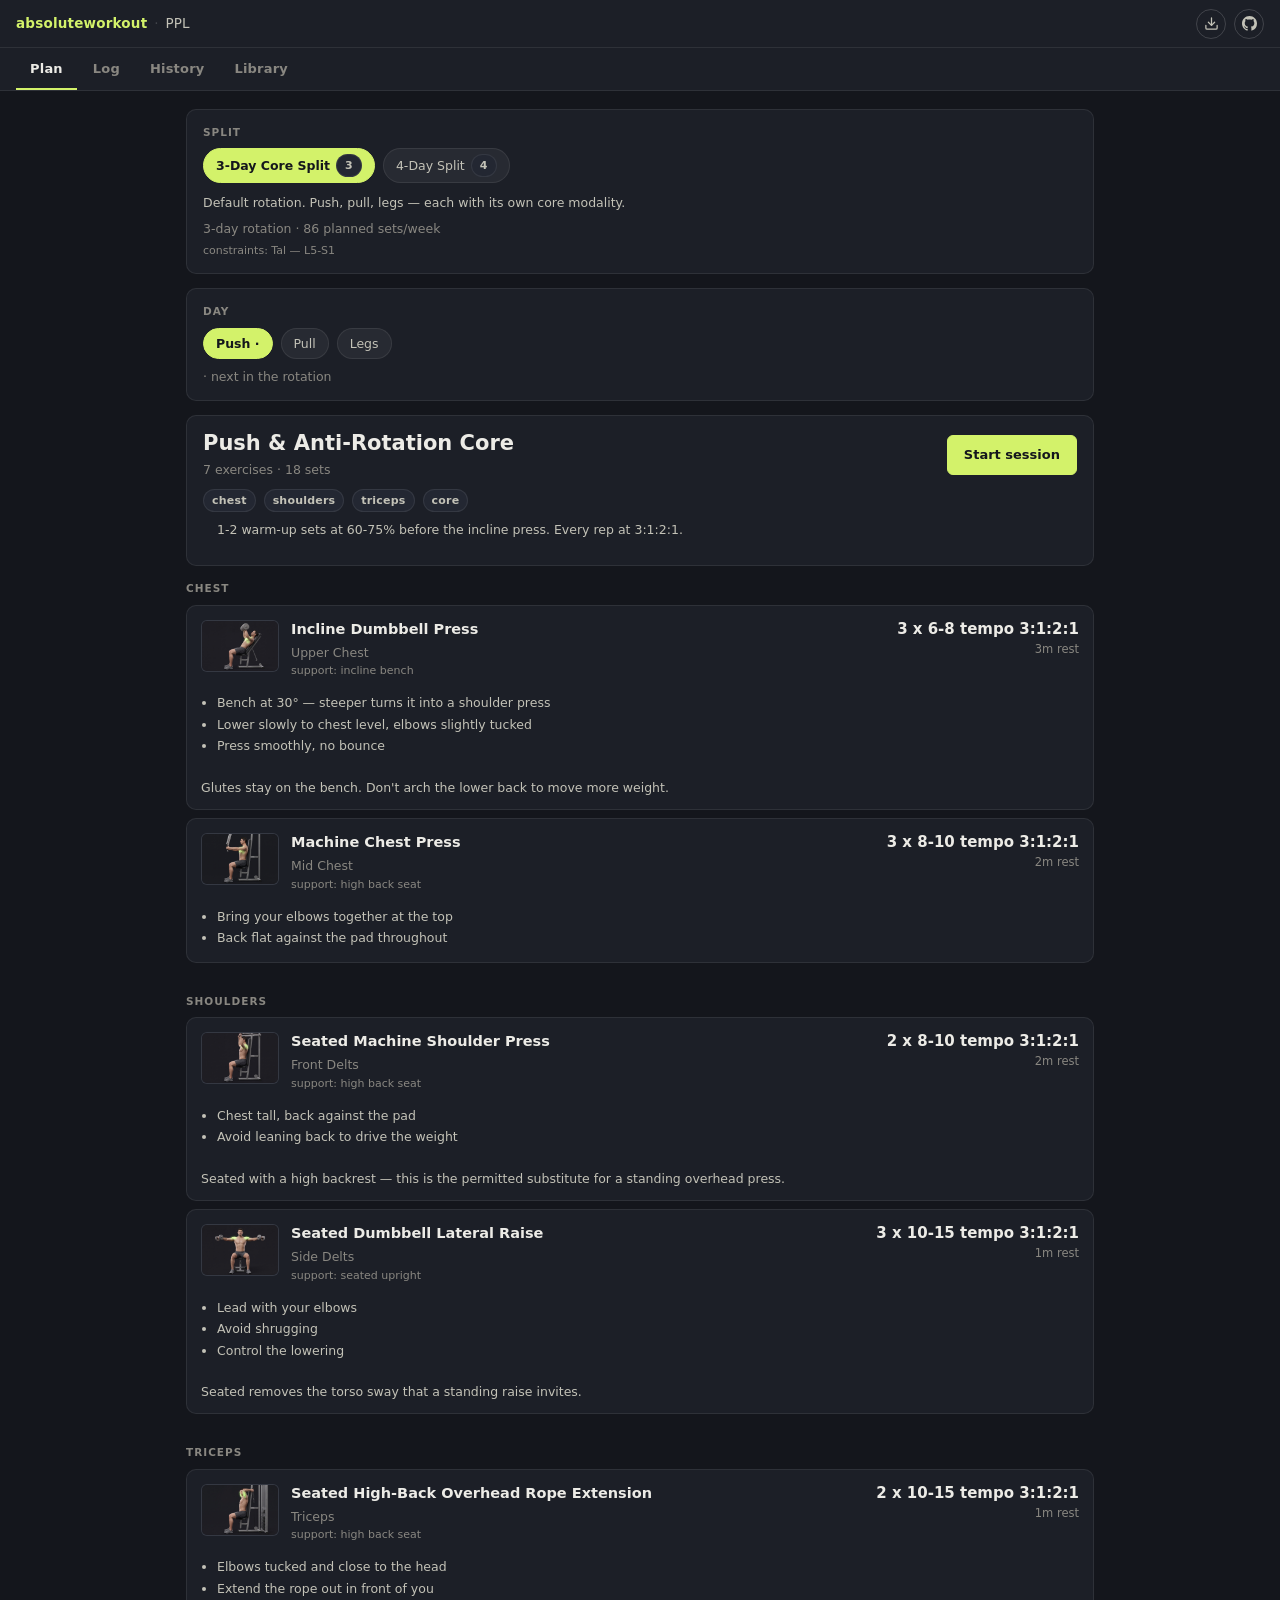
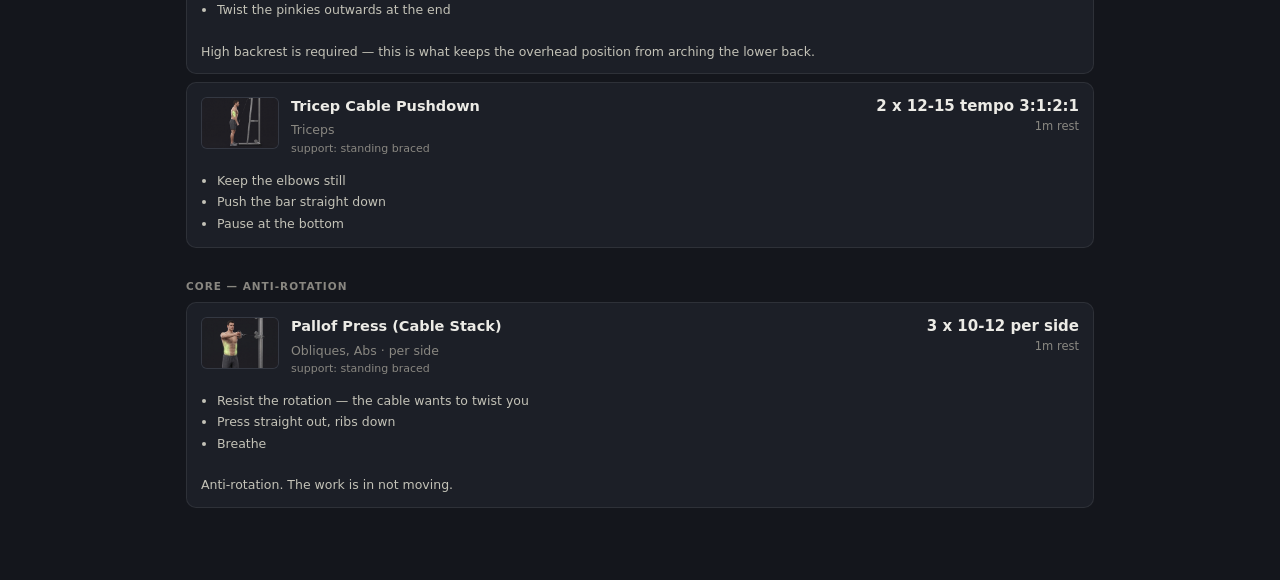
==== index.html @ 35232322 "Fix set-logging data loss, Sunday week start, and add in-session exercise detail Bugs found from rea" ====
<!DOCTYPE html>
<html lang="en">
<head>
<meta charset="UTF-8">
<title>absoluteworkout — Push / Pull / Legs planner and tracker</title>
<meta name="viewport" content="width=device-width, initial-scale=1, viewport-fit=cover">
<meta name="color-scheme" content="dark">
<meta name="theme-color" content="#14161c">

<!-- Not for discovery. The repo is public only because Pages needs it to be;
     robots.txt allows crawling purely so this directive gets read. -->
<meta name="robots" content="noindex, nofollow">


<link rel="icon" href="data:image/svg+xml,<svg xmlns=%22http://www.w3.org/2000/svg%22 viewBox=%220 0 100 100%22><text y=%22.9em%22 font-size=%2290%22>🏋️</text></svg>">
<link rel="stylesheet" href="app.css">
</head>
<body>

<noscript>
  <article style="max-width:560px;margin:48px auto;padding:24px 28px;background:#1c1f27;border-radius:10px;color:#ecebe6;font-family:system-ui,sans-serif;line-height:1.6;">
    <h1 style="font-size:22px;margin:0 0 10px;">🏋️ absoluteworkout</h1>
    <p style="color:#d3f26a;margin:0;"><strong>This app needs JavaScript.</strong> Please enable it in your browser.</p>
  </article>
</noscript>

<header class="appbar">
  <div class="wordmark">
    <span class="mark">absoluteworkout</span>
    <span class="sep">·</span>
    <span class="tag">PPL</span>
  </div>
  <div class="appbar-actions">
    <button class="icon-btn" id="backup-btn" type="button" title="Export or import your log" aria-label="Export or import your log">
      <svg viewBox="0 0 24 24" fill="none" stroke="currentColor" stroke-width="2" stroke-linecap="round" stroke-linejoin="round" aria-hidden="true"><path d="M21 15v4a2 2 0 0 1-2 2H5a2 2 0 0 1-2-2v-4"/><polyline points="7 10 12 15 17 10"/><line x1="12" y1="15" x2="12" y2="3"/></svg>
    </button>
    <a class="icon-link" href="https://github.com/AbsolutelyTotal/absoluteworkout" target="_blank" rel="noopener" title="View source on GitHub" aria-label="View source on GitHub">
      <svg viewBox="0 0 16 16" fill="currentColor" aria-hidden="true"><path d="M8 0C3.58 0 0 3.58 0 8c0 3.54 2.29 6.53 5.47 7.59.4.07.55-.17.55-.38 0-.19-.01-.82-.01-1.49-2.01.37-2.53-.49-2.69-.94-.09-.23-.48-.94-.82-1.13-.28-.15-.68-.52-.01-.53.63-.01 1.08.58 1.23.82.72 1.21 1.87.87 2.33.66.07-.52.28-.87.51-1.07-1.78-.2-3.64-.89-3.64-3.95 0-.87.31-1.59.82-2.15-.08-.2-.36-1.02.08-2.12 0 0 .67-.21 2.2.82.64-.18 1.32-.27 2-.27.68 0 1.36.09 2 .27 1.53-1.04 2.2-.82 2.2-.82.44 1.1.16 1.92.08 2.12.51.56.82 1.27.82 2.15 0 3.07-1.87 3.75-3.65 3.95.29.25.54.73.54 1.48 0 1.07-.01 1.93-.01 2.2 0 .21.15.46.55.38A8.01 8.01 0 0016 8c0-4.42-3.58-8-8-8z"/></svg>
    </a>
  </div>
</header>

<nav class="tabs" id="tabs" role="tablist"></nav>

<main>
  <div id="banner"></div>
  <div id="view" class="view" role="tabpanel"></div>
</main>

<dialog id="backup-dialog">
  <h3>Export / import log</h3>
  <p>
    Your log lives in this browser's local storage only — clearing site data wipes it.
    Download a copy to keep it, or paste a previous export below to merge it back in.
  </p>
  <textarea spellcheck="false" aria-label="Log JSON"></textarea>
  <div class="dialog-actions">
    <button class="btn" data-action="close" type="button">Close</button>
    <button class="btn" data-action="import" type="button">Import (merge)</button>
    <button class="btn primary" data-action="download" type="button">Download</button>
  </div>
</dialog>

<dialog id="photo-dialog">
  <figure style="margin:0">
    <img alt="">
    <figcaption>
      <span data-role="name"></span>
      <span class="src">tap outside to close</span>
    </figcaption>
  </figure>
</dialog>

<dialog id="picker-dialog">
  <div class="picker-head">
    <h3 data-role="title">Pick an exercise</h3>
    <button class="tool-btn" type="button" data-action="picker-close" aria-label="Close">×</button>
  </div>
  <div data-role="body"></div>
</dialog>

<dialog id="exercise-dialog">
  <div data-role="body"></div>
</dialog>

<script type="module" src="src/main.js"></script>
</body>
</html>
---- app.css ----
/* absoluteworkout — dark-only. Structural tokens follow terroir; the viz tokens
   are the validated set (see README § Charts before changing any --series-*). */

:root {
  --bg: #14161c;
  --surface: #1c1f27;
  --surface-2: #232732;
  --surface-3: #2b3040;

  --text: #ecebe6;
  --text-2: #c3c2b7;
  --muted: #898781;

  --line: rgba(255, 255, 255, 0.08);
  --line-strong: rgba(255, 255, 255, 0.16);

  /* Brand accent — UI chrome only. Deliberately never used as a data colour,
     so it can't be mistaken for a series or a status. */
  --accent: #d3f26a;
  --accent-ink: #14161c;

  /* Data layer. Single hue: magnitude is read from bar length, not colour. */
  --series-1: #3987e5;
  --grid: #2c2f38;
  --baseline: #383c46;
  --band: rgba(57, 135, 229, 0.10);   /* weekly target range */

  /* Ordinal ramp, dark→light for increasing magnitude on a dark surface.
     Validated on --surface: monotone L, all ΔL gaps >= 0.06, single hue. */
  --ramp-1: #184f95;
  --ramp-2: #256abf;
  --ramp-3: #3987e5;
  --ramp-4: #86b6ef;
  --ramp-0: #232732;                  /* zero — recedes into the surface */

  /* Status. Ships with an icon + label, never colour alone: good vs critical
     is ΔE 4.1 under deuteranopia. */
  --good: #0ca30c;
  --warning: #fab219;
  --critical: #d03b3b;

  --radius: 10px;
  --radius-sm: 6px;
}

*, *::before, *::after { box-sizing: border-box; }

html { -webkit-text-size-adjust: 100%; }

body {
  margin: 0;
  min-height: 100vh;
  font-family: system-ui, -apple-system, "Segoe UI", sans-serif;
  font-size: 14px;
  line-height: 1.55;
  color: var(--text);
  background: var(--bg);
  -webkit-font-smoothing: antialiased;
  -moz-osx-font-smoothing: grayscale;
}

h1, h2, h3, h4 { margin: 0; font-weight: 600; line-height: 1.25; }

button { font: inherit; color: inherit; }

a { color: var(--accent); }

/* ---------- App bar ---------- */

header.appbar {
  position: sticky;
  top: 0;
  z-index: 50;
  display: flex;
  align-items: center;
  justify-content: space-between;
  gap: 16px;
  height: 48px;
  padding: 0 16px;
  background: var(--surface);
  border-bottom: 1px solid var(--line);
}

.wordmark {
  display: flex;
  align-items: baseline;
  gap: 7px;
  font-size: 13.5px;
}
.wordmark .mark { font-weight: 700; color: var(--accent); letter-spacing: 0.2px; }
.wordmark .sep { color: var(--line-strong); }
.wordmark .tag { color: var(--text-2); font-weight: 500; }

.appbar-actions { display: flex; align-items: center; gap: 8px; }

.icon-link, .icon-btn {
  display: inline-flex;
  align-items: center;
  justify-content: center;
  width: 30px;
  height: 30px;
  border-radius: 999px;
  border: 1px solid var(--line-strong);
  background: transparent;
  color: var(--text-2);
  text-decoration: none;
  cursor: pointer;
  transition: background 0.15s, border-color 0.15s, color 0.15s;
}
.icon-link:hover, .icon-btn:hover {
  background: rgba(255, 255, 255, 0.07);
  border-color: var(--line-strong);
  color: var(--text);
}
.icon-link svg, .icon-btn svg { width: 15px; height: 15px; display: block; }

/* ---------- Tabs ---------- */

nav.tabs {
  position: sticky;
  top: 48px;
  z-index: 40;
  display: flex;
  gap: 2px;
  padding: 0 16px;
  background: var(--surface);
  border-bottom: 1px solid var(--line);
  overflow-x: auto;
  scrollbar-width: none;
}
nav.tabs::-webkit-scrollbar { display: none; }

nav.tabs button {
  flex: 0 0 auto;
  padding: 11px 14px 9px;
  background: none;
  border: none;
  border-bottom: 2px solid transparent;
  color: var(--muted);
  font-size: 13px;
  font-weight: 600;
  letter-spacing: 0.2px;
  cursor: pointer;
  transition: color 0.15s, border-color 0.15s;
}
nav.tabs button:hover { color: var(--text-2); }
nav.tabs button[aria-selected="true"] { color: var(--text); border-bottom-color: var(--accent); }

/* ---------- Layout ---------- */

main {
  max-width: 940px;
  margin: 0 auto;
  padding: 18px 16px 72px;
}

.view[hidden] { display: none; }

.stack { display: flex; flex-direction: column; gap: 14px; }
.row { display: flex; align-items: center; gap: 8px; flex-wrap: wrap; }
.spread { display: flex; align-items: center; justify-content: space-between; gap: 12px; }

.section-label {
  font-size: 10.5px;
  font-weight: 700;
  text-transform: uppercase;
  letter-spacing: 1px;
  color: var(--muted);
}

.card {
  background: var(--surface);
  border: 1px solid var(--line);
  border-radius: var(--radius);
  padding: 14px 16px;
}

.empty {
  padding: 40px 20px;
  text-align: center;
  color: var(--muted);
  background: var(--surface);
  border: 1px dashed var(--line-strong);
  border-radius: var(--radius);
}
.empty .hint { margin-top: 8px; font-size: 12.5px; }

/* ---------- Chips ---------- */

.chip {
  display: inline-flex;
  align-items: center;
  gap: 6px;
  padding: 5px 12px;
  border-radius: 999px;
  border: 1px solid var(--line);
  background: rgba(255, 255, 255, 0.05);
  color: var(--text-2);
  font-size: 12.5px;
  font-weight: 500;
  cursor: pointer;
  transition: background 0.15s, color 0.15s, border-color 0.15s;
}
.chip:hover { background: rgba(255, 255, 255, 0.09); color: var(--text); }
.chip[aria-pressed="true"] {
  background: var(--accent);
  border-color: var(--accent);
  color: var(--accent-ink);
  font-weight: 600;
}

.badge {
  display: inline-flex;
  align-items: center;
  padding: 2px 8px;
  border-radius: 999px;
  background: var(--surface-2);
  border: 1px solid var(--line);
  color: var(--text-2);
  font-size: 11px;
  font-weight: 600;
  letter-spacing: 0.2px;
  white-space: nowrap;
}

/* ---------- Buttons ---------- */

.btn {
  display: inline-flex;
  align-items: center;
  justify-content: center;
  gap: 7px;
  padding: 9px 16px;
  border-radius: var(--radius-sm);
  border: 1px solid var(--line-strong);
  background: var(--surface-2);
  color: var(--text);
  font-size: 13px;
  font-weight: 600;
  cursor: pointer;
  transition: background 0.15s, border-color 0.15s, opacity 0.15s;
}
.btn:hover { background: var(--surface-3); }
.btn:disabled { opacity: 0.45; cursor: not-allowed; }
.btn.primary {
  background: var(--accent);
  border-color: var(--accent);
  color: var(--accent-ink);
}
.btn.primary:hover { filter: brightness(1.07); }
.btn.danger { color: #f0a3a3; border-color: rgba(208, 59, 59, 0.45); }
.btn.danger:hover { background: rgba(208, 59, 59, 0.14); }
.btn.sm { padding: 6px 11px; font-size: 12px; }

/* ---------- Icons: machines + muscle map ---------- */

.icon-eq {
  width: 26px;
  height: 26px;
  flex: 0 0 auto;
  color: var(--text-2);
}

.ex-icons {
  display: flex;
  align-items: center;
  gap: 8px;
  flex: 0 0 auto;
  padding-top: 2px;
}

.icon-eq-box {
  display: inline-flex;
  align-items: center;
  justify-content: center;
  width: 38px;
  height: 38px;
  border-radius: var(--radius-sm);
  background: var(--surface-2);
  border: 1px solid var(--line);
  overflow: hidden;
}

/* Real photo, when data/exercises.json supplies `image`. Sized to the source
   3:2 aspect so there's no crop — a gym photo squeezed into a 38px square is an
   unrecognisable patch, which defeats the point. */
.ex-photo {
  flex: 0 0 auto;
  width: 78px;
  height: 52px;
  padding: 0;
  border: 1px solid var(--line);
  border-radius: var(--radius-sm);
  background: var(--surface-2);
  overflow: hidden;
  cursor: zoom-in;
  transition: border-color 0.15s;
}
.ex-photo:hover { border-color: var(--accent); }
.ex-photo img { width: 100%; height: 100%; object-fit: cover; display: block; }

/* Lightbox */
#photo-dialog { width: min(760px, calc(100vw - 24px)); padding: 0; border: none; background: transparent; }
#photo-dialog img { width: 100%; height: auto; display: block; border-radius: var(--radius); }
/* Stacked, on its own opaque strip. Side-by-side spans collided at 375px and
   the transparent dialog let the page behind bleed through the text. */
#photo-dialog figcaption {
  display: flex;
  flex-direction: column;
  gap: 2px;
  margin-top: 8px;
  padding: 8px 12px;
  border-radius: var(--radius-sm);
  background: var(--surface);
  border: 1px solid var(--line);
  font-size: 13px;
  font-weight: 600;
  color: var(--text);
}
#photo-dialog .src { font-size: 11px; font-weight: 400; color: var(--muted); }

.demo-link {
  display: inline-flex;
  align-items: center;
  gap: 4px;
  font-size: 11.5px;
  font-weight: 600;
  color: var(--accent);
  text-decoration: none;
}
.demo-link:hover { text-decoration: underline; }

/* Body map. Outline recedes; the highlighted region is the whole point. */
.bodymap { display: block; }
.bodymap .bm-outline {
  fill: var(--surface-3);
  stroke: var(--line-strong);
  stroke-width: 1;
}
.bodymap .r-on { fill: var(--accent); }
.bodymap .r-sec { fill: var(--accent); opacity: 0.35; }

.bodymap-pair { display: inline-flex; gap: 6px; align-items: flex-start; }

.bodymap-box {
  display: inline-flex;
  align-items: center;
  justify-content: center;
  gap: 6px;
  padding: 6px 8px;
  border-radius: var(--radius-sm);
  background: var(--surface-2);
  border: 1px solid var(--line);
}

.map-legend {
  display: flex;
  gap: 14px;
  margin-top: 8px;
  font-size: 11.5px;
  color: var(--muted);
}
.map-legend span { display: inline-flex; align-items: center; gap: 5px; }
.map-legend i {
  width: 10px; height: 10px; border-radius: 2px;
  background: var(--accent); display: inline-block;
}
.map-legend i.sec { opacity: 0.35; }

/* ---------- Safety callouts ---------- */

.limit {
  display: inline-flex;
  align-items: center;
  gap: 6px;
  margin: 8px 14px 0;
  padding: 4px 10px;
  border-radius: 999px;
  background: rgba(250, 178, 25, 0.12);
  border: 1px solid rgba(250, 178, 25, 0.45);
  color: #f3d18a;
  font-size: 11.5px;
  font-weight: 600;
}

.support-tag {
  font-size: 11px;
  color: var(--muted);
}

/* ---------- Exercise / prescription rows ---------- */

.block + .block { margin-top: 16px; }
.block-name {
  margin-bottom: 8px;
  font-size: 10.5px;
  font-weight: 700;
  text-transform: uppercase;
  letter-spacing: 1px;
  color: var(--muted);
}

.ex {
  border: 1px solid var(--line);
  border-radius: var(--radius);
  background: var(--surface);
  overflow: hidden;
}
.ex + .ex { margin-top: 8px; }

.ex-head {
  display: flex;
  align-items: flex-start;
  justify-content: space-between;
  gap: 12px;
  padding: 12px 14px;
}
.ex-name { font-size: 14.5px; font-weight: 600; }
.ex-sub { margin-top: 3px; font-size: 12.5px; color: var(--muted); }
.ex-pres {
  flex: 0 0 auto;
  text-align: right;
  font-variant-numeric: tabular-nums;
}
.ex-pres .sets { font-size: 15px; font-weight: 700; }
.ex-pres .rest { font-size: 11.5px; color: var(--muted); }

.cues {
  margin: 0;
  padding: 0 14px 12px 30px;
  color: var(--text-2);
  font-size: 12.5px;
}
.cues li { margin: 2px 0; }

.note {
  padding: 8px 14px 12px;
  font-size: 12.5px;
  color: var(--text-2);
}
.note.progression { color: var(--accent); }

/* ---------- Set logger ---------- */

.sets-grid {
  display: grid;
  grid-template-columns: 26px 1fr 1fr 42px;
  gap: 6px;
  align-items: center;
  padding: 0 14px 12px;
}
.sets-grid .col-label {
  font-size: 10px;
  font-weight: 700;
  text-transform: uppercase;
  letter-spacing: 0.8px;
  color: var(--muted);
}
.sets-grid .idx {
  font-size: 12px;
  font-weight: 700;
  color: var(--muted);
  text-align: center;
  font-variant-numeric: tabular-nums;
}
.sets-grid input {
  width: 100%;
  padding: 8px 10px;
  border-radius: var(--radius-sm);
  border: 1px solid var(--line-strong);
  background: var(--bg);
  color: var(--text);
  font: inherit;
  font-variant-numeric: tabular-nums;
  text-align: center;
}
.sets-grid input:focus {
  outline: 2px solid var(--series-1);
  outline-offset: -1px;
  border-color: transparent;
}
.sets-grid input::placeholder { color: var(--muted); }

.set-done {
  display: inline-flex;
  align-items: center;
  justify-content: center;
  width: 34px;
  height: 34px;
  border-radius: var(--radius-sm);
  border: 1px solid var(--line-strong);
  background: var(--surface-2);
  color: var(--muted);
  cursor: pointer;
  transition: background 0.15s, color 0.15s, border-color 0.15s;
}
.set-done:hover { background: var(--surface-3); color: var(--text-2); }
.set-done[aria-pressed="true"] {
  background: rgba(12, 163, 12, 0.16);
  border-color: var(--good);
  color: #6ee06e;
}
.set-done svg { width: 15px; height: 15px; }

/* A logged set recedes — the eye should land on what's still to do. */
.sets-grid input.logged {
  opacity: 0.6;
  border-color: rgba(12, 163, 12, 0.35);
}

/* ---------- Stat tiles ---------- */

.tiles {
  display: grid;
  grid-template-columns: repeat(auto-fit, minmax(140px, 1fr));
  gap: 10px;
}
.tile {
  padding: 13px 15px;
  background: var(--surface);
  border: 1px solid var(--line);
  border-radius: var(--radius);
}
.tile .label {
  font-size: 10.5px;
  font-weight: 700;
  text-transform: uppercase;
  letter-spacing: 0.9px;
  color: var(--muted);
}
.tile .value {
  margin-top: 5px;
  font-size: 26px;
  font-weight: 700;
  line-height: 1.1;
  color: var(--text);
}
.tile .unit { font-size: 13px; font-weight: 600; color: var(--text-2); margin-left: 3px; }
.tile .sub { margin-top: 3px; font-size: 12px; color: var(--muted); }

/* ---------- Volume bars ---------- */

.vol-row {
  display: grid;
  grid-template-columns: 104px 1fr 96px;
  align-items: center;
  gap: 10px;
  padding: 5px 0;
}
.vol-name { font-size: 12.5px; color: var(--text-2); }

.vol-track {
  position: relative;
  height: 16px;
  background: var(--surface-2);
  border-radius: 3px;
  overflow: hidden;
}
/* Target range drawn behind the bar — state is read from position against the
   band plus the text label, never from bar colour. */
.vol-band {
  position: absolute;
  top: 0;
  bottom: 0;
  background: var(--band);
  border-left: 1px solid rgba(57, 135, 229, 0.5);
  border-right: 1px solid rgba(57, 135, 229, 0.5);
}
.vol-bar {
  position: relative;
  height: 100%;
  background: var(--series-1);
  border-radius: 0 4px 4px 0;
  min-width: 2px;
}
.vol-meta {
  display: flex;
  align-items: center;
  gap: 5px;
  font-size: 12px;
  color: var(--muted);
  font-variant-numeric: tabular-nums;
  white-space: nowrap;
}
.vol-meta .sets { font-weight: 700; color: var(--text-2); }
.vol-meta .state { font-size: 11px; }

/* ---------- Weekly trend ---------- */

.trend {
  display: flex;
  align-items: flex-end;
  gap: 3px;
  height: 96px;
  padding-top: 6px;
  border-bottom: 1px solid var(--baseline);
}
.trend-col {
  flex: 1 1 0;
  min-width: 0;
  display: flex;
  flex-direction: column;
  justify-content: flex-end;
  height: 100%;
  cursor: default;
}
.trend-bar {
  background: var(--series-1);
  border-radius: 4px 4px 0 0;
  min-height: 2px;
  transition: filter 0.12s;
}
.trend-col:hover .trend-bar { filter: brightness(1.25); }
.trend-bar.zero { background: var(--surface-2); }
.trend-axis {
  display: flex;
  gap: 3px;
  margin-top: 5px;
}
.trend-axis span {
  flex: 1 1 0;
  min-width: 0;
  font-size: 9.5px;
  color: var(--muted);
  text-align: center;
  overflow: hidden;
  white-space: nowrap;
}

/* ---------- Table ---------- */

table.data {
  width: 100%;
  border-collapse: collapse;
  font-size: 13px;
}
table.data th {
  text-align: left;
  padding: 7px 8px;
  font-size: 10.5px;
  font-weight: 700;
  text-transform: uppercase;
  letter-spacing: 0.8px;
  color: var(--muted);
  border-bottom: 1px solid var(--line-strong);
}
table.data td {
  padding: 8px;
  border-bottom: 1px solid var(--line);
  color: var(--text-2);
  font-variant-numeric: tabular-nums;
}
table.data td.name { color: var(--text); font-variant-numeric: normal; }
table.data tr:last-child td { border-bottom: none; }

/* ---------- Library cross-reference ---------- */

.lib-grid { display: grid; grid-template-columns: 1fr; gap: 14px; }
@media (min-width: 720px) {
  .lib-grid { grid-template-columns: 1fr 1fr; }
}

.lib-list { display: flex; flex-direction: column; gap: 4px; }
.lib-item {
  display: flex;
  align-items: center;
  justify-content: space-between;
  gap: 10px;
  width: 100%;
  padding: 8px 11px;
  border-radius: var(--radius-sm);
  border: 1px solid transparent;
  background: var(--surface-2);
  text-align: left;
  cursor: pointer;
  transition: background 0.15s, border-color 0.15s;
}
.lib-item:hover { background: var(--surface-3); }
.lib-item[aria-pressed="true"] { border-color: var(--accent); background: var(--surface-3); }
.lib-item .n { font-size: 13px; color: var(--text); }
.lib-item .m { font-size: 11.5px; color: var(--muted); }

/* ---------- Banner ---------- */

.banner {
  display: flex;
  align-items: flex-start;
  gap: 10px;
  padding: 11px 14px;
  border-radius: var(--radius);
  font-size: 12.5px;
  border: 1px solid;
}
.banner.warn {
  background: rgba(250, 178, 25, 0.10);
  border-color: rgba(250, 178, 25, 0.4);
  color: #f3d18a;
}
.banner.info {
  background: rgba(57, 135, 229, 0.10);
  border-color: rgba(57, 135, 229, 0.4);
  color: #b7d3f6;
}
.banner .icon { flex: 0 0 auto; font-weight: 700; }
.banner ul { margin: 6px 0 0; padding-left: 18px; }

/* ---------- Dialog ---------- */

dialog {
  width: min(460px, calc(100vw - 32px));
  padding: 20px 22px;
  border: 1px solid var(--line-strong);
  border-radius: var(--radius);
  background: var(--surface);
  color: var(--text);
}
dialog::backdrop { background: rgba(0, 0, 0, 0.6); backdrop-filter: blur(2px); }
dialog h3 { margin-bottom: 6px; font-size: 15px; }
dialog p { margin: 0 0 14px; font-size: 13px; color: var(--text-2); }
dialog textarea {
  width: 100%;
  min-height: 120px;
  padding: 10px;
  border-radius: var(--radius-sm);
  border: 1px solid var(--line-strong);
  background: var(--bg);
  color: var(--text);
  font-family: ui-monospace, SFMono-Regular, Menlo, monospace;
  font-size: 12px;
  resize: vertical;
}
dialog .dialog-actions { display: flex; justify-content: flex-end; gap: 8px; margin-top: 14px; }

/* ---------- Sticky session footer ---------- */

.session-footer {
  position: fixed;
  bottom: 0;
  left: 0;
  right: 0;
  z-index: 45;
  display: flex;
  align-items: center;
  justify-content: space-between;
  gap: 12px;
  padding: 10px 16px;
  background: var(--surface);
  border-top: 1px solid var(--line-strong);
}
.session-footer .progress { font-size: 12.5px; color: var(--text-2); font-variant-numeric: tabular-nums; }

@media (max-width: 520px) {
  .vol-row { grid-template-columns: 84px 1fr 78px; }
  .tile .value { font-size: 22px; }
  main { padding: 14px 12px 76px; }
}

@media (prefers-reduced-motion: reduce) {
  * { transition: none !important; animation: none !important; }
}

/* Non-interactive variant, for use inside a <button> (Library list rows). */
.ex-photo.static { display: inline-flex; width: 56px; height: 38px; cursor: default; }
.ex-photo.static:hover { border-color: var(--line); }

/* ---------- Form fields ---------- */

/* 16px is not a style choice: iOS Safari auto-zooms the whole page when you
   focus an input under 16px. In a session you tap ~19 of these, so a 14px field
   means 19 involuntary zooms. Applies to every text-entry field in the app. */
.field,
.sets-grid input {
  width: 100%;
  padding: 9px 11px;
  border-radius: var(--radius-sm);
  border: 1px solid var(--line-strong);
  background: var(--bg);
  color: var(--text);
  font-family: inherit;
  font-size: 16px;
}
.field::placeholder { color: var(--muted); }

.swap-select {
  max-width: 130px;
  padding: 6px 8px;
  border-radius: var(--radius-sm);
  border: 1px solid var(--line-strong);
  background: var(--surface-2);
  color: var(--text-2);
  font-family: inherit;
  font-size: 16px;               /* same iOS zoom rule applies to <select> */
}

/* ---------- Safe area (viewport-fit=cover is set, so we must opt in) ---------- */

header.appbar,
nav.tabs {
  padding-left: max(16px, env(safe-area-inset-left));
  padding-right: max(16px, env(safe-area-inset-right));
}
main {
  padding-left: max(16px, env(safe-area-inset-left));
  padding-right: max(16px, env(safe-area-inset-right));
  padding-bottom: calc(72px + env(safe-area-inset-bottom));
}
.session-footer {
  padding-bottom: calc(10px + env(safe-area-inset-bottom));
}

/* ---------- Phones ---------- */

@media (max-width: 560px) {
  /* The exercise header is a 3-column row (icons | name | prescription). Below
     ~560px there isn't room, and the name column gets squeezed so hard it wraps
     mid-word and interleaves with the prescription — "Incline3 x 6-8 tempo".
     Stack instead: icons + name on one row, prescription on its own. */
  .ex-head { flex-wrap: wrap; }
  .ex-head > div:not(.ex-icons):not(.ex-pres) { flex: 1 1 140px; min-width: 0; }
  .ex-pres {
    flex: 1 1 100%;
    order: 3;
    display: flex;
    align-items: baseline;
    gap: 10px;
    margin-top: 2px;
    text-align: left;
  }
  .ex-pres .rest { order: 2; }
  .swap-select { order: 3; flex: 1 1 100%; max-width: none; margin-top: 8px; }

  /* The inline figure is ~17px wide at row height — it conveys nothing on a
     phone. The exercise already names its muscles in text, and the Library
     shows the map full size. */
  .ex-icons .bodymap { display: none; }

  /* Long day names ("Push & Anti-Rotation Core") shouldn't squash the button. */
  .card > .spread { flex-wrap: wrap; }
  .card > .spread > .btn { flex: 1 1 100%; }

  main { padding-top: 14px; }
  .cues { padding-left: 28px; }
}

/* ---------- Exercise tools (swap / remove) ---------- */

.ex-tools { display: inline-flex; gap: 6px; flex: 0 0 auto; }

.tool-btn {
  display: inline-flex;
  align-items: center;
  justify-content: center;
  width: 38px;
  height: 38px;
  border-radius: var(--radius-sm);
  border: 1px solid var(--line-strong);
  background: var(--surface-2);
  color: var(--text-2);
  font-size: 17px;
  line-height: 1;
  cursor: pointer;
  transition: background 0.15s, color 0.15s, border-color 0.15s;
}
.tool-btn:hover { background: var(--surface-3); color: var(--text); border-color: var(--accent); }
.tool-btn.danger { color: #f0a3a3; border-color: rgba(208, 59, 59, 0.4); }
.tool-btn.danger:hover { background: rgba(208, 59, 59, 0.14); border-color: var(--critical); }

.btn.add-exercise {
  width: 100%;
  padding: 13px;
  border-style: dashed;
  color: var(--accent);
  border-color: rgba(211, 242, 106, 0.4);
  background: transparent;
}
.btn.add-exercise:hover { background: rgba(211, 242, 106, 0.08); border-color: var(--accent); }

/* ---------- Exercise picker ---------- */

#picker-dialog {
  width: min(520px, calc(100vw - 24px));
  max-height: 82vh;
  padding: 16px 18px calc(18px + env(safe-area-inset-bottom));
}
/* The flex layout MUST be scoped to [open]. A closed <dialog> is display:none
   via the UA stylesheet, and an unconditional `display: flex` overrides that —
   which left the picker permanently rendered at the foot of every view. */
#picker-dialog[open] {
  display: flex;
  flex-direction: column;
}
.picker-head {
  display: flex;
  align-items: center;
  justify-content: space-between;
  gap: 12px;
  margin-bottom: 10px;
}
.picker-head h3 { font-size: 15px; }

.picker-filters { display: flex; flex-wrap: wrap; gap: 6px; }

#picker-dialog [data-role="body"] {
  display: flex;
  flex-direction: column;
  min-height: 0;
  overflow: hidden;
}

.picker-list {
  display: flex;
  flex-direction: column;
  gap: 6px;
  overflow-y: auto;
  -webkit-overflow-scrolling: touch;
  min-height: 0;
}

.picker-item {
  display: flex;
  align-items: center;
  gap: 10px;
  width: 100%;
  padding: 8px 10px;
  border-radius: var(--radius-sm);
  border: 1px solid var(--line);
  background: var(--surface-2);
  text-align: left;
  cursor: pointer;
  transition: background 0.15s, border-color 0.15s;
}
.picker-item:hover { background: var(--surface-3); border-color: var(--accent); }
.pi-text { display: flex; flex-direction: column; min-width: 0; }
.pi-name { font-size: 14px; color: var(--text); }
.pi-meta { font-size: 11.5px; color: var(--muted); }

/* Generated muscle art in the Library detail, replacing the schematic SVG map. */
.muscle-figure {
  display: block;
  width: 100%;
  margin-top: 12px;
  padding: 0;
  border: 1px solid var(--line);
  border-radius: var(--radius);
  background: var(--surface-2);
  overflow: hidden;
  cursor: zoom-in;
  transition: border-color 0.15s;
}
.muscle-figure:hover { border-color: var(--accent); }
.muscle-figure img { width: 100%; height: auto; display: block; }

/* ---------- Tappable stat tile ---------- */

.tile.tappable {
  text-align: left;
  cursor: pointer;
  font: inherit;
  color: inherit;
  transition: border-color 0.15s, background 0.15s;
}
.tile.tappable:hover { border-color: var(--accent); background: var(--surface-2); }
.tile .tile-more {
  margin-top: 6px;
  font-size: 10.5px;
  font-weight: 600;
  letter-spacing: 0.4px;
  color: var(--accent);
}

/* ---------- Per-set previous performance ---------- */

/* A 5th column: what this set was last time. The old single summary line above
   the grid was too easy to miss when you're looking at one row mid-set. */
.sets-grid { grid-template-columns: 26px 1fr 1fr 42px minmax(64px, auto); }
.sets-grid .col-label.prev { text-align: right; }
.prev-set {
  font-size: 11.5px;
  color: var(--muted);
  font-variant-numeric: tabular-nums;
  text-align: right;
  white-space: nowrap;
}

/* ---------- Tappable exercise name in the Log view ---------- */

.ex-name.tappable-name {
  display: inline-flex;
  align-items: center;
  gap: 7px;
  padding: 0;
  border: none;
  background: none;
  font-size: 14.5px;
  font-weight: 600;
  text-align: left;
  cursor: pointer;
}
.ex-name.tappable-name:hover { color: var(--accent); }
.info-dot {
  display: inline-flex;
  align-items: center;
  justify-content: center;
  width: 16px;
  height: 16px;
  flex: 0 0 auto;
  border-radius: 50%;
  border: 1.5px solid currentColor;
  color: var(--muted);
  font-family: Georgia, serif;
  font-style: italic;
  font-size: 10px;
  font-weight: 700;
  line-height: 1;
}
.ex-name.tappable-name:hover .info-dot { color: var(--accent); }

/* ---------- Exercise detail sheet ---------- */

#exercise-dialog {
  /* Viewport units, not `calc(100% - 24px)`: for an element in the top layer the
     percentage basis is unreliable, and it resolved to a few px here — the
     dialog shrank to the width of its close button. `min()` against vw has no
     such dependency. */
  width: min(520px, calc(100vw - 24px));
  max-height: 86vh;
  overflow-y: auto;
  padding: 16px 18px calc(18px + env(safe-area-inset-bottom));
}
.detail-photo {
  width: 100%;
  height: auto;
  display: block;
  margin-top: 12px;
  border-radius: var(--radius-sm);
  border: 1px solid var(--line);
}

@media (max-width: 560px) {
  /* Keep the last-time column, but let the inputs stay usable. */
  .sets-grid { grid-template-columns: 22px 1fr 1fr 38px minmax(56px, auto); }
}
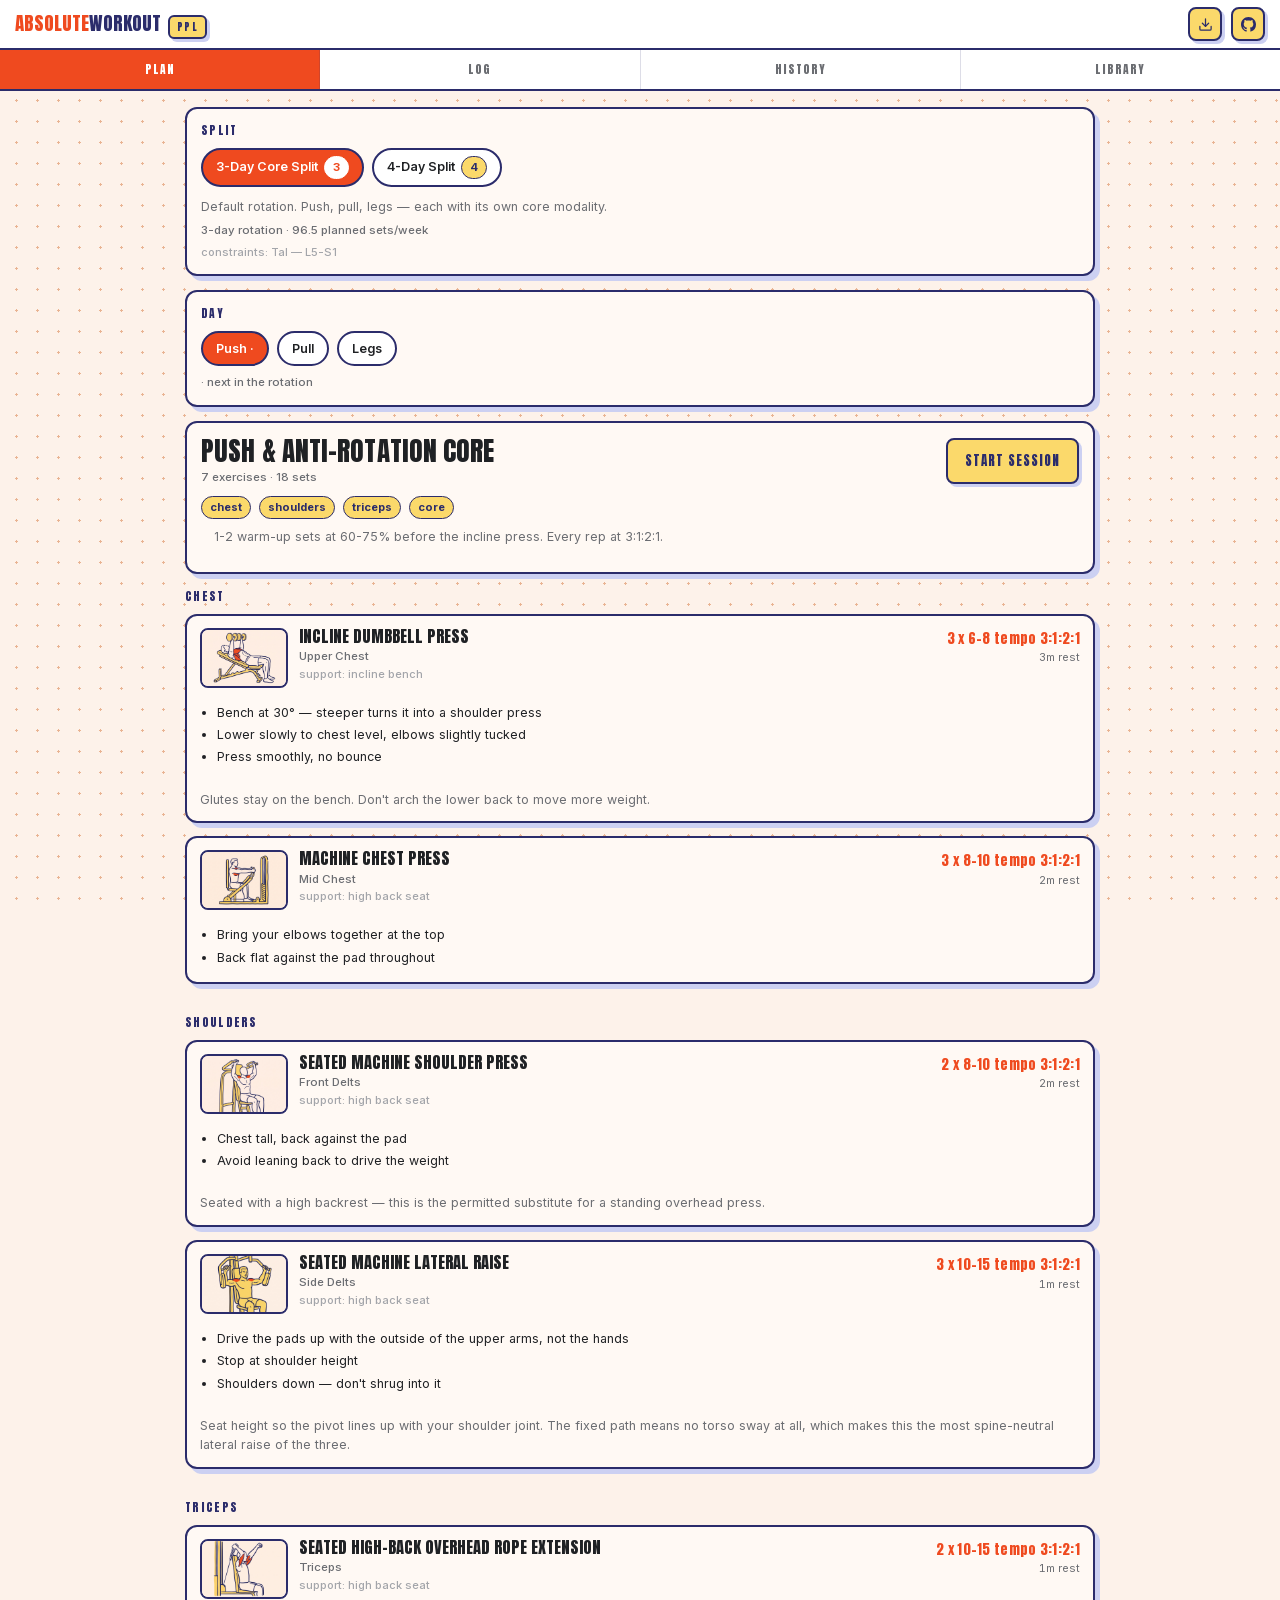
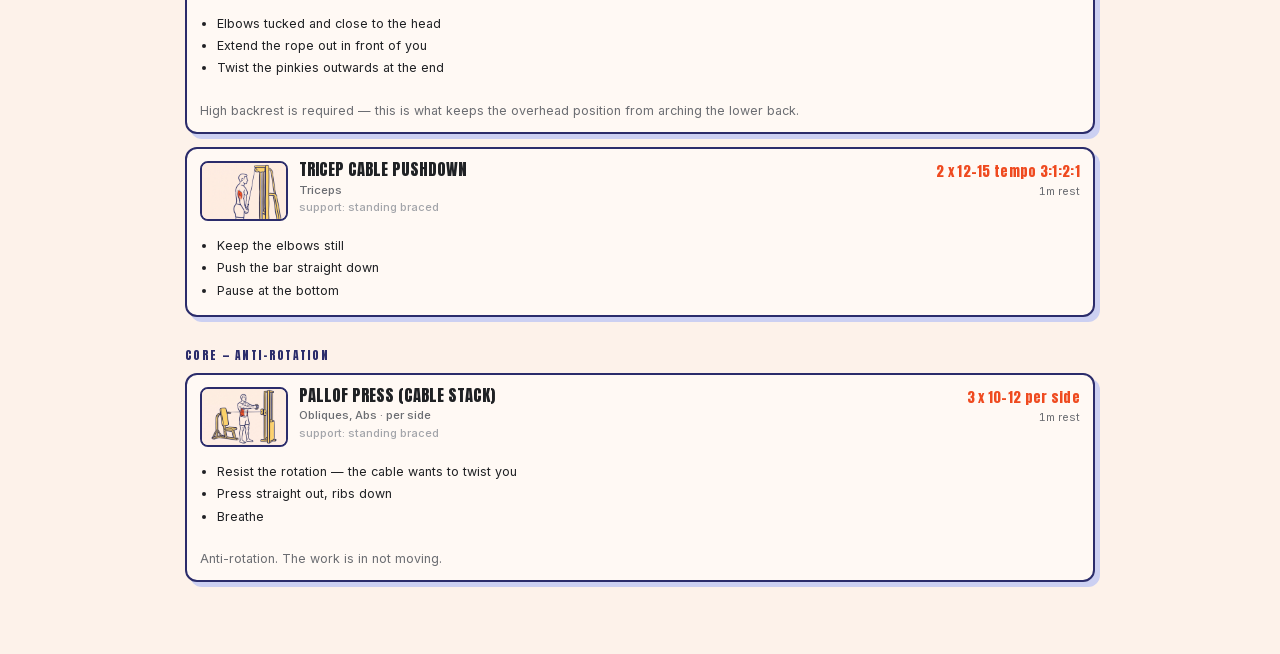
==== commit 3d1eb460: "Restyle: warm Ghibli-ish palette, self-hosted display type Replaces the dark theme with a cream grou" ====
--- a/index.html
+++ b/index.html
@@ -4,8 +4,8 @@
 <meta charset="UTF-8">
 <title>absoluteworkout — Push / Pull / Legs planner and tracker</title>
 <meta name="viewport" content="width=device-width, initial-scale=1, viewport-fit=cover">
-<meta name="color-scheme" content="dark">
-<meta name="theme-color" content="#14161c">
+<meta name="color-scheme" content="light">
+<meta name="theme-color" content="#fdf2ea">
 
 <!-- Not for discovery. The repo is public only because Pages needs it to be;
      robots.txt allows crawling purely so this directive gets read. -->
@@ -13,21 +13,22 @@
 
 
 <link rel="icon" href="data:image/svg+xml,<svg xmlns=%22http://www.w3.org/2000/svg%22 viewBox=%220 0 100 100%22><text y=%22.9em%22 font-size=%2290%22>🏋️</text></svg>">
+<link rel="preload" href="assets/fonts/anton-latin.woff2" as="font" type="font/woff2" crossorigin>
+<link rel="preload" href="assets/fonts/inter-latin.woff2" as="font" type="font/woff2" crossorigin>
 <link rel="stylesheet" href="app.css">
 </head>
 <body>
 
 <noscript>
-  <article style="max-width:560px;margin:48px auto;padding:24px 28px;background:#1c1f27;border-radius:10px;color:#ecebe6;font-family:system-ui,sans-serif;line-height:1.6;">
+  <article style="max-width:560px;margin:48px auto;padding:24px 28px;background:#fff9f4;border:2px solid #2b2c6b;border-radius:12px;color:#1f2124;font-family:system-ui,sans-serif;line-height:1.6;">
     <h1 style="font-size:22px;margin:0 0 10px;">🏋️ absoluteworkout</h1>
-    <p style="color:#d3f26a;margin:0;"><strong>This app needs JavaScript.</strong> Please enable it in your browser.</p>
+    <p style="color:#ef4a1f;margin:0;"><strong>This app needs JavaScript.</strong> Please enable it in your browser.</p>
   </article>
 </noscript>
 
 <header class="appbar">
   <div class="wordmark">
-    <span class="mark">absoluteworkout</span>
-    <span class="sep">·</span>
+    <span class="mark">absolute<b>workout</b></span>
     <span class="tag">PPL</span>
   </div>
   <div class="appbar-actions">
--- a/app.css
+++ b/app.css
@@ -1,69 +1,103 @@
-/* absoluteworkout — dark-only. Structural tokens follow terroir; the viz tokens
-   are the validated set (see README § Charts before changing any --series-*). */
+/* ===========================================================================
+   absoluteworkout — visual system
+   ---------------------------------------------------------------------------
+   Warm blush cream ground with a dot lattice, vermilion primary, butter
+   secondary, deep navy ink, and hard offset shadows with no blur. Anton
+   condensed caps for display, Inter for everything else.
+
+   Two rules worth knowing before editing:
+
+   1. VERMILION IS UI CHROME, NOT DATA. The volume chart uses --series and
+      --series-met (two steps of one blue hue) so a chart colour can never be
+      confused with an accent. Status good vs critical sit at dE 4.1 under
+      deuteranopia, so no verdict in this app is carried by colour alone — the
+      marker position and the text label say it.
+   2. INPUTS ARE 16px. Below that, iOS Safari zooms the page on focus. You tap
+      ~19 fields in a session; 14px means 19 involuntary zooms.
+   =========================================================================== */
+
+/* Self-hosted so the app makes no third-party requests and works offline.
+   Latin subsets only — 59KB for both. */
+@font-face {
+  font-family: 'Anton';
+  src: url('assets/fonts/anton-latin.woff2') format('woff2');
+  font-weight: 400;
+  font-style: normal;
+  font-display: swap;
+}
+@font-face {
+  font-family: 'InterVar';
+  src: url('assets/fonts/inter-latin.woff2') format('woff2');
+  font-weight: 100 900;
+  font-style: normal;
+  font-display: swap;
+}
 
 :root {
-  --bg: #14161c;
-  --surface: #1c1f27;
-  --surface-2: #232732;
-  --surface-3: #2b3040;
-
-  --text: #ecebe6;
-  --text-2: #c3c2b7;
-  --muted: #898781;
-
-  --line: rgba(255, 255, 255, 0.08);
-  --line-strong: rgba(255, 255, 255, 0.16);
-
-  /* Brand accent — UI chrome only. Deliberately never used as a data colour,
-     so it can't be mistaken for a series or a status. */
-  --accent: #d3f26a;
-  --accent-ink: #14161c;
-
-  /* Data layer. Single hue: magnitude is read from bar length, not colour. */
-  --series-1: #3987e5;
-  --grid: #2c2f38;
-  --baseline: #383c46;
-  --band: rgba(57, 135, 229, 0.10);   /* weekly target range */
-
-  /* Ordinal ramp, dark→light for increasing magnitude on a dark surface.
-     Validated on --surface: monotone L, all ΔL gaps >= 0.06, single hue. */
-  --ramp-1: #184f95;
-  --ramp-2: #256abf;
-  --ramp-3: #3987e5;
-  --ramp-4: #86b6ef;
-  --ramp-0: #232732;                  /* zero — recedes into the surface */
-
-  /* Status. Ships with an icon + label, never colour alone: good vs critical
-     is ΔE 4.1 under deuteranopia. */
-  --good: #0ca30c;
-  --warning: #fab219;
+  /* ground + ink */
+  --cream: #fdf2ea;
+  --card: #fff9f4;
+  --white: #ffffff;
+  --ink: #1f2124;
+  --ink-2: #6b6d72;
+  --ink-3: #a3a5aa;
+
+  /* accents — chrome only */
+  --verm: #ef4a1f;
+  --butter: #fbd96b;
+  --navy: #2b2c6b;
+  --lav: #ccd0f2;
+
+  /* the dot lattice */
+  --dot: #e9b493;
+
+  /* data layer — one hue, two steps. Never an accent colour. */
+  --series: #2f6fa8;
+  --series-met: #6fa3cf;
+
+  /* status. Icon + label always; never colour alone. */
   --critical: #d03b3b;
 
-  --radius: 10px;
-  --radius-sm: 6px;
+  --line: rgba(43, 44, 107, 0.16);
+
+  --radius: 12px;
+  --radius-sm: 8px;
+  --shadow: 5px 5px 0 var(--lav);
+  --shadow-sm: 3px 3px 0 var(--lav);
+
+  --display: Anton, 'Arial Narrow', sans-serif;
+  --body: InterVar, system-ui, -apple-system, 'Segoe UI', sans-serif;
 }
 
 *, *::before, *::after { box-sizing: border-box; }
-
 html { -webkit-text-size-adjust: 100%; }
 
 body {
   margin: 0;
   min-height: 100vh;
-  font-family: system-ui, -apple-system, "Segoe UI", sans-serif;
+  font-family: var(--body);
   font-size: 14px;
   line-height: 1.55;
-  color: var(--text);
-  background: var(--bg);
+  color: var(--ink);
+  background-color: var(--cream);
+  /* the lattice — fixed so it reads as paper the app sits on, not wallpaper
+     that scrolls with the content */
+  background-image: radial-gradient(circle, var(--dot) 1.15px, transparent 1.15px);
+  background-size: 21px 21px;
+  background-position: 6px 6px;
+  background-attachment: fixed;
   -webkit-font-smoothing: antialiased;
   -moz-osx-font-smoothing: grayscale;
 }
 
-h1, h2, h3, h4 { margin: 0; font-weight: 600; line-height: 1.25; }
-
+h1, h2, h3, h4 { margin: 0; font-weight: 400; line-height: 1.1; }
+h2, h3 { font-family: var(--display); text-transform: uppercase; letter-spacing: 0.1px; }
+h2 { font-size: 27px; }
+h3 { font-size: 17px; }
 button { font: inherit; color: inherit; }
-
-a { color: var(--accent); }
+a { color: var(--verm); }
+
+:focus-visible { outline: 3px solid var(--navy); outline-offset: 2px; }
 
 /* ---------- App bar ---------- */
 
@@ -75,115 +109,129 @@
   align-items: center;
   justify-content: space-between;
   gap: 16px;
-  height: 48px;
-  padding: 0 16px;
-  background: var(--surface);
-  border-bottom: 1px solid var(--line);
+  height: 50px;
+  padding-left: max(15px, env(safe-area-inset-left));
+  padding-right: max(15px, env(safe-area-inset-right));
+  background: var(--white);
+  border-bottom: 2px solid var(--navy);
 }
 
 .wordmark {
   display: flex;
   align-items: baseline;
   gap: 7px;
-  font-size: 13.5px;
-}
-.wordmark .mark { font-weight: 700; color: var(--accent); letter-spacing: 0.2px; }
-.wordmark .sep { color: var(--line-strong); }
-.wordmark .tag { color: var(--text-2); font-weight: 500; }
-
-.appbar-actions { display: flex; align-items: center; gap: 8px; }
+  font-family: var(--display);
+  font-size: 19px;
+  text-transform: uppercase;
+  color: var(--verm);
+}
+.wordmark .mark { color: var(--verm); }
+.wordmark .mark b { font-weight: 400; color: var(--navy); }
+.wordmark .sep { display: none; }        /* the two-tone wordmark carries it */
+.wordmark .tag {
+  font-size: 10px;
+  letter-spacing: 1.4px;
+  color: var(--navy);
+  background: var(--butter);
+  border: 2px solid var(--navy);
+  border-radius: 6px;
+  padding: 2px 7px;
+  box-shadow: var(--shadow-sm);
+}
+
+.appbar-actions { display: flex; align-items: center; gap: 9px; }
 
 .icon-link, .icon-btn {
   display: inline-flex;
   align-items: center;
   justify-content: center;
-  width: 30px;
-  height: 30px;
-  border-radius: 999px;
-  border: 1px solid var(--line-strong);
-  background: transparent;
-  color: var(--text-2);
+  width: 34px;
+  height: 34px;
+  border-radius: var(--radius-sm);
+  border: 2px solid var(--navy);
+  background: var(--butter);
+  color: var(--navy);
   text-decoration: none;
   cursor: pointer;
-  transition: background 0.15s, border-color 0.15s, color 0.15s;
-}
-.icon-link:hover, .icon-btn:hover {
-  background: rgba(255, 255, 255, 0.07);
-  border-color: var(--line-strong);
-  color: var(--text);
-}
+  box-shadow: var(--shadow-sm);
+  transition: transform 0.1s, box-shadow 0.1s;
+}
+.icon-link:hover, .icon-btn:hover { transform: translate(1px, 1px); box-shadow: 2px 2px 0 var(--lav); }
+.icon-link:active, .icon-btn:active { transform: translate(3px, 3px); box-shadow: none; }
 .icon-link svg, .icon-btn svg { width: 15px; height: 15px; display: block; }
 
 /* ---------- Tabs ---------- */
 
 nav.tabs {
   position: sticky;
-  top: 48px;
+  top: 50px;
   z-index: 40;
   display: flex;
-  gap: 2px;
-  padding: 0 16px;
-  background: var(--surface);
-  border-bottom: 1px solid var(--line);
-  overflow-x: auto;
-  scrollbar-width: none;
-}
-nav.tabs::-webkit-scrollbar { display: none; }
-
+  background: var(--white);
+  border-bottom: 2px solid var(--navy);
+  padding-left: env(safe-area-inset-left);
+  padding-right: env(safe-area-inset-right);
+}
 nav.tabs button {
-  flex: 0 0 auto;
-  padding: 11px 14px 9px;
+  flex: 1 1 0;
+  min-width: 0;
+  padding: 11px 4px 10px;
   background: none;
   border: none;
-  border-bottom: 2px solid transparent;
-  color: var(--muted);
-  font-size: 13px;
-  font-weight: 600;
-  letter-spacing: 0.2px;
+  border-right: 1px solid var(--line);
+  font-family: var(--display);
+  font-size: 11.5px;
+  letter-spacing: 1px;
+  text-transform: uppercase;
+  color: var(--ink-2);
   cursor: pointer;
-  transition: color 0.15s, border-color 0.15s;
-}
-nav.tabs button:hover { color: var(--text-2); }
-nav.tabs button[aria-selected="true"] { color: var(--text); border-bottom-color: var(--accent); }
+  transition: background 0.12s, color 0.12s;
+}
+nav.tabs button:last-child { border-right: none; }
+nav.tabs button:hover { background: var(--cream); }
+nav.tabs button[aria-selected="true"] { background: var(--verm); color: var(--white); }
 
 /* ---------- Layout ---------- */
 
 main {
   max-width: 940px;
   margin: 0 auto;
-  padding: 18px 16px 72px;
+  padding-top: 16px;
+  padding-left: max(15px, env(safe-area-inset-left));
+  padding-right: max(15px, env(safe-area-inset-right));
+  padding-bottom: calc(72px + env(safe-area-inset-bottom));
 }
 
 .view[hidden] { display: none; }
-
 .stack { display: flex; flex-direction: column; gap: 14px; }
 .row { display: flex; align-items: center; gap: 8px; flex-wrap: wrap; }
 .spread { display: flex; align-items: center; justify-content: space-between; gap: 12px; }
 
 .section-label {
-  font-size: 10.5px;
-  font-weight: 700;
+  font-family: var(--display);
+  font-size: 11.5px;
+  letter-spacing: 1.3px;
   text-transform: uppercase;
-  letter-spacing: 1px;
-  color: var(--muted);
+  color: var(--navy);
 }
 
 .card {
-  background: var(--surface);
-  border: 1px solid var(--line);
+  background: var(--card);
+  border: 2px solid var(--navy);
   border-radius: var(--radius);
-  padding: 14px 16px;
+  box-shadow: var(--shadow);
+  padding: 13px 14px;
 }
 
 .empty {
-  padding: 40px 20px;
+  padding: 34px 20px;
   text-align: center;
-  color: var(--muted);
-  background: var(--surface);
-  border: 1px dashed var(--line-strong);
+  color: var(--ink-2);
+  background: var(--card);
+  border: 2px dashed var(--navy);
   border-radius: var(--radius);
 }
-.empty .hint { margin-top: 8px; font-size: 12.5px; }
+.empty .hint { margin-top: 8px; font-size: 12.5px; color: var(--ink-3); }
 
 /* ---------- Chips ---------- */
 
@@ -191,35 +239,30 @@
   display: inline-flex;
   align-items: center;
   gap: 6px;
-  padding: 5px 12px;
+  padding: 6px 13px;
   border-radius: 999px;
-  border: 1px solid var(--line);
-  background: rgba(255, 255, 255, 0.05);
-  color: var(--text-2);
+  border: 2px solid var(--navy);
+  background: var(--white);
+  color: var(--ink);
   font-size: 12.5px;
-  font-weight: 500;
+  font-weight: 600;
   cursor: pointer;
-  transition: background 0.15s, color 0.15s, border-color 0.15s;
-}
-.chip:hover { background: rgba(255, 255, 255, 0.09); color: var(--text); }
-.chip[aria-pressed="true"] {
-  background: var(--accent);
-  border-color: var(--accent);
-  color: var(--accent-ink);
-  font-weight: 600;
-}
+  transition: background 0.12s, color 0.12s;
+}
+.chip:hover { background: var(--cream); }
+.chip[aria-pressed="true"] { background: var(--verm); border-color: var(--navy); color: var(--white); }
+.chip[aria-pressed="true"] .badge { background: var(--white); color: var(--verm); border-color: var(--white); }
 
 .badge {
   display: inline-flex;
   align-items: center;
   padding: 2px 8px;
   border-radius: 999px;
-  background: var(--surface-2);
-  border: 1px solid var(--line);
-  color: var(--text-2);
+  background: var(--butter);
+  border: 1.5px solid var(--navy);
+  color: var(--navy);
   font-size: 11px;
-  font-weight: 600;
-  letter-spacing: 0.2px;
+  font-weight: 700;
   white-space: nowrap;
 }
 
@@ -230,359 +273,368 @@
   align-items: center;
   justify-content: center;
   gap: 7px;
-  padding: 9px 16px;
-  border-radius: var(--radius-sm);
-  border: 1px solid var(--line-strong);
-  background: var(--surface-2);
-  color: var(--text);
+  padding: 11px 17px;
+  border-radius: var(--radius-sm);
+  border: 2px solid var(--navy);
+  background: var(--white);
+  color: var(--navy);
+  font-family: var(--display);
   font-size: 13px;
+  letter-spacing: 1px;
+  text-transform: uppercase;
+  cursor: pointer;
+  box-shadow: var(--shadow-sm);
+  transition: transform 0.1s, box-shadow 0.1s, opacity 0.12s;
+}
+.btn:hover { transform: translate(1px, 1px); box-shadow: 2px 2px 0 var(--lav); }
+.btn:active { transform: translate(3px, 3px); box-shadow: none; }
+.btn:disabled { opacity: 0.45; cursor: not-allowed; transform: none; box-shadow: var(--shadow-sm); }
+.btn.primary { background: var(--butter); }
+.btn.danger { background: var(--white); color: var(--critical); border-color: var(--critical); box-shadow: 3px 3px 0 rgba(208, 59, 59, 0.25); }
+.btn.sm { padding: 7px 12px; font-size: 11.5px; }
+
+.btn.add-exercise {
+  width: 100%;
+  padding: 13px;
+  background: var(--butter);
+}
+
+/* ---------- Form fields ---------- */
+
+/* 16px is not a style choice: iOS Safari zooms the page when focusing an input
+   under 16px, and a session means ~19 taps. */
+.field,
+.sets-grid input {
+  width: 100%;
+  padding: 8px 10px;
+  border-radius: var(--radius-sm);
+  border: 2px solid var(--navy);
+  background: var(--white);
+  color: var(--ink);
+  font-family: var(--body);
   font-weight: 600;
+  font-size: 16px;
+  font-variant-numeric: tabular-nums;
+}
+.field::placeholder, .sets-grid input::placeholder { color: var(--ink-3); font-weight: 500; }
+.sets-grid input { text-align: center; }
+
+.swap-select {
+  max-width: 130px;
+  padding: 7px 9px;
+  border-radius: var(--radius-sm);
+  border: 2px solid var(--navy);
+  background: var(--butter);
+  color: var(--navy);
+  font-family: var(--body);
+  font-weight: 600;
+  font-size: 16px;
+}
+
+/* ---------- Exercise / prescription rows ---------- */
+
+.block + .block { margin-top: 16px; }
+.block-name {
+  margin-bottom: 8px;
+  font-family: var(--display);
+  font-size: 11.5px;
+  letter-spacing: 1.3px;
+  text-transform: uppercase;
+  color: var(--navy);
+}
+
+.ex {
+  background: var(--card);
+  border: 2px solid var(--navy);
+  border-radius: var(--radius);
+  box-shadow: var(--shadow);
+  overflow: hidden;
+}
+.ex + .ex { margin-top: 13px; }
+
+.ex-head {
+  display: flex;
+  align-items: flex-start;
+  justify-content: space-between;
+  gap: 11px;
+  padding: 12px 13px;
+}
+/* Was an inline style on four call sites, which silently outranked the mobile
+   basis override below. */
+.ex-titles { flex: 1 1 auto; min-width: 0; }
+.ex-name {
+  font-family: var(--display);
+  font-size: 16.5px;
+  line-height: 1.06;
+  text-transform: uppercase;
+}
+.ex-sub { margin-top: 3px; font-size: 11.5px; color: var(--ink-2); font-weight: 500; }
+.ex-pres { flex: 0 0 auto; text-align: right; font-variant-numeric: tabular-nums; }
+.ex-pres .sets { font-family: var(--display); font-size: 14px; color: var(--verm); letter-spacing: 0.3px; }
+.ex-pres .rest { font-size: 11px; color: var(--ink-2); }
+
+.cues {
+  margin: 0;
+  padding: 0 13px 12px 30px;
+  color: var(--ink);
+  font-size: 12.5px;
+}
+.cues li { margin: 3px 0; }
+
+.note { padding: 8px 13px 12px; font-size: 12.5px; color: var(--ink-2); }
+.note.progression { color: var(--verm); font-weight: 600; }
+
+.support-tag { font-size: 11px; color: var(--ink-3); font-weight: 500; }
+
+/* A hard execution stop, not general advice. Butter + border + icon, never
+   colour alone. */
+.limit {
+  display: inline-flex;
+  align-items: center;
+  gap: 6px;
+  margin: 8px 13px 0;
+  padding: 3px 9px;
+  border-radius: 6px;
+  background: var(--butter);
+  border: 1.5px solid var(--navy);
+  color: var(--navy);
+  font-size: 11px;
+  font-weight: 700;
+}
+
+.demo-link {
+  display: inline-flex;
+  align-items: center;
+  gap: 4px;
+  font-size: 11.5px;
+  font-weight: 700;
+  color: var(--verm);
+  text-decoration: none;
+}
+.demo-link:hover { text-decoration: underline; }
+
+/* ---------- Exercise art ---------- */
+
+.ex-icons { display: flex; align-items: center; gap: 9px; flex: 0 0 auto; }
+
+.icon-eq-box {
+  display: inline-flex;
+  align-items: center;
+  justify-content: center;
+  width: 40px;
+  height: 40px;
+  border-radius: var(--radius-sm);
+  border: 2px solid var(--navy);
+  background: var(--white);
+  overflow: hidden;
+}
+.icon-eq { width: 24px; height: 24px; flex: 0 0 auto; color: var(--navy); }
+
+/* Sized to the source 3:2 so there's no crop — a wide illustration squeezed
+   into a square is an unreadable patch. */
+.ex-photo {
+  flex: 0 0 auto;
+  width: 88px;
+  height: 60px;
+  padding: 0;
+  border: 2px solid var(--navy);
+  border-radius: var(--radius-sm);
+  background: var(--cream);
+  overflow: hidden;
+  cursor: zoom-in;
+  transition: transform 0.1s;
+}
+.ex-photo:hover { transform: translate(-1px, -1px); }
+.ex-photo img { width: 100%; height: 100%; object-fit: cover; display: block; }
+.ex-photo.static { display: inline-flex; width: 58px; height: 40px; cursor: default; }
+.ex-photo.static:hover { transform: none; }
+
+/* ---------- Set logger ---------- */
+
+.sets-grid {
+  display: grid;
+  grid-template-columns: 18px 1fr 1fr 42px minmax(60px, auto);
+  gap: 7px;
+  align-items: center;
+  padding: 0 13px 12px;
+}
+.sets-grid .col-label {
+  font-family: var(--display);
+  font-size: 9.5px;
+  letter-spacing: 1.1px;
+  text-transform: uppercase;
+  color: var(--ink-2);
+}
+.sets-grid .col-label.prev { text-align: right; }
+.sets-grid .idx {
+  font-family: var(--display);
+  font-size: 12.5px;
+  color: var(--navy);
+  text-align: center;
+}
+.prev-set {
+  font-size: 11px;
+  color: var(--ink-2);
+  font-weight: 500;
+  font-variant-numeric: tabular-nums;
+  text-align: right;
+  white-space: nowrap;
+}
+
+.set-done {
+  display: inline-flex;
+  align-items: center;
+  justify-content: center;
+  width: 36px;
+  height: 36px;
+  border-radius: var(--radius-sm);
+  border: 2px solid var(--navy);
+  background: var(--white);
+  color: var(--ink-3);
   cursor: pointer;
-  transition: background 0.15s, border-color 0.15s, opacity 0.15s;
-}
-.btn:hover { background: var(--surface-3); }
-.btn:disabled { opacity: 0.45; cursor: not-allowed; }
-.btn.primary {
-  background: var(--accent);
-  border-color: var(--accent);
-  color: var(--accent-ink);
-}
-.btn.primary:hover { filter: brightness(1.07); }
-.btn.danger { color: #f0a3a3; border-color: rgba(208, 59, 59, 0.45); }
-.btn.danger:hover { background: rgba(208, 59, 59, 0.14); }
-.btn.sm { padding: 6px 11px; font-size: 12px; }
-
-/* ---------- Icons: machines + muscle map ---------- */
-
-.icon-eq {
-  width: 26px;
-  height: 26px;
+  box-shadow: 2px 2px 0 var(--lav);
+  transition: transform 0.1s, box-shadow 0.1s, background 0.12s;
+}
+.set-done:hover { background: var(--cream); }
+.set-done[aria-pressed="true"] {
+  background: var(--verm);
+  color: var(--white);
+  box-shadow: 2px 2px 0 var(--navy);
+  transform: translate(1px, 1px);
+}
+.set-done svg { width: 16px; height: 16px; }
+
+/* A logged set recedes so the eye lands on what's still to do. */
+.sets-grid input.logged { background: var(--cream); color: var(--ink-2); }
+
+/* ---------- Tappable exercise name ---------- */
+
+/* block, not inline-flex: as a flex container a name that wraps to two lines is
+   a single item, so the dot lands to the right of the whole block instead of
+   after the last word. */
+.ex-name.tappable-name {
+  display: block;
+  padding: 0;
+  border: none;
+  background: none;
+  text-align: left;
+  cursor: pointer;
+}
+.ex-name.tappable-name:hover { color: var(--verm); }
+.name-tail { white-space: nowrap; }
+.info-dot {
+  display: inline-flex;
+  align-items: center;
+  justify-content: center;
+  width: 17px;
+  height: 17px;
   flex: 0 0 auto;
-  color: var(--text-2);
-}
-
-.ex-icons {
-  display: flex;
-  align-items: center;
-  gap: 8px;
-  flex: 0 0 auto;
-  padding-top: 2px;
-}
-
-.icon-eq-box {
+  border-radius: 50%;
+  border: 2px solid currentColor;
+  color: var(--ink-3);
+  font-family: var(--body);
+  font-style: italic;
+  font-size: 10px;
+  font-weight: 700;
+  line-height: 1;
+  margin-left: 5px;
+  vertical-align: 2px;
+}
+.ex-name.tappable-name:hover .info-dot { color: var(--verm); }
+
+.ex-tools { display: inline-flex; gap: 6px; flex: 0 0 auto; }
+.tool-btn {
   display: inline-flex;
   align-items: center;
   justify-content: center;
   width: 38px;
   height: 38px;
   border-radius: var(--radius-sm);
-  background: var(--surface-2);
-  border: 1px solid var(--line);
-  overflow: hidden;
-}
-
-/* Real photo, when data/exercises.json supplies `image`. Sized to the source
-   3:2 aspect so there's no crop — a gym photo squeezed into a 38px square is an
-   unrecognisable patch, which defeats the point. */
-.ex-photo {
-  flex: 0 0 auto;
-  width: 78px;
-  height: 52px;
-  padding: 0;
-  border: 1px solid var(--line);
-  border-radius: var(--radius-sm);
-  background: var(--surface-2);
-  overflow: hidden;
-  cursor: zoom-in;
-  transition: border-color 0.15s;
-}
-.ex-photo:hover { border-color: var(--accent); }
-.ex-photo img { width: 100%; height: 100%; object-fit: cover; display: block; }
-
-/* Lightbox */
-#photo-dialog { width: min(760px, calc(100vw - 24px)); padding: 0; border: none; background: transparent; }
-#photo-dialog img { width: 100%; height: auto; display: block; border-radius: var(--radius); }
-/* Stacked, on its own opaque strip. Side-by-side spans collided at 375px and
-   the transparent dialog let the page behind bleed through the text. */
-#photo-dialog figcaption {
-  display: flex;
-  flex-direction: column;
-  gap: 2px;
-  margin-top: 8px;
-  padding: 8px 12px;
-  border-radius: var(--radius-sm);
-  background: var(--surface);
-  border: 1px solid var(--line);
-  font-size: 13px;
-  font-weight: 600;
-  color: var(--text);
-}
-#photo-dialog .src { font-size: 11px; font-weight: 400; color: var(--muted); }
-
-.demo-link {
-  display: inline-flex;
-  align-items: center;
-  gap: 4px;
-  font-size: 11.5px;
-  font-weight: 600;
-  color: var(--accent);
-  text-decoration: none;
-}
-.demo-link:hover { text-decoration: underline; }
-
-/* Body map. Outline recedes; the highlighted region is the whole point. */
-.bodymap { display: block; }
-.bodymap .bm-outline {
-  fill: var(--surface-3);
-  stroke: var(--line-strong);
-  stroke-width: 1;
-}
-.bodymap .r-on { fill: var(--accent); }
-.bodymap .r-sec { fill: var(--accent); opacity: 0.35; }
-
-.bodymap-pair { display: inline-flex; gap: 6px; align-items: flex-start; }
-
-.bodymap-box {
-  display: inline-flex;
-  align-items: center;
-  justify-content: center;
-  gap: 6px;
-  padding: 6px 8px;
-  border-radius: var(--radius-sm);
-  background: var(--surface-2);
-  border: 1px solid var(--line);
-}
-
-.map-legend {
-  display: flex;
-  gap: 14px;
-  margin-top: 8px;
-  font-size: 11.5px;
-  color: var(--muted);
-}
-.map-legend span { display: inline-flex; align-items: center; gap: 5px; }
-.map-legend i {
-  width: 10px; height: 10px; border-radius: 2px;
-  background: var(--accent); display: inline-block;
-}
-.map-legend i.sec { opacity: 0.35; }
-
-/* ---------- Safety callouts ---------- */
-
-.limit {
-  display: inline-flex;
-  align-items: center;
-  gap: 6px;
-  margin: 8px 14px 0;
-  padding: 4px 10px;
-  border-radius: 999px;
-  background: rgba(250, 178, 25, 0.12);
-  border: 1px solid rgba(250, 178, 25, 0.45);
-  color: #f3d18a;
-  font-size: 11.5px;
-  font-weight: 600;
-}
-
-.support-tag {
-  font-size: 11px;
-  color: var(--muted);
-}
-
-/* ---------- Exercise / prescription rows ---------- */
-
-.block + .block { margin-top: 16px; }
-.block-name {
-  margin-bottom: 8px;
-  font-size: 10.5px;
-  font-weight: 700;
+  border: 2px solid var(--navy);
+  background: var(--white);
+  color: var(--navy);
+  font-size: 17px;
+  line-height: 1;
+  cursor: pointer;
+  box-shadow: 2px 2px 0 var(--lav);
+  transition: transform 0.1s, box-shadow 0.1s, background 0.12s;
+}
+.tool-btn:hover { background: var(--butter); }
+.tool-btn:active { transform: translate(2px, 2px); box-shadow: none; }
+.tool-btn.danger { color: var(--critical); border-color: var(--critical); }
+
+/* ---------- Stat tiles ---------- */
+
+.tiles { display: grid; grid-template-columns: repeat(auto-fit, minmax(148px, 1fr)); gap: 11px; }
+.tile {
+  padding: 12px 13px;
+  background: var(--card);
+  border: 2px solid var(--navy);
+  border-radius: var(--radius);
+  box-shadow: 4px 4px 0 var(--lav);
+}
+.tile .label {
+  font-family: var(--display);
+  font-size: 9.5px;
+  letter-spacing: 1.2px;
   text-transform: uppercase;
-  letter-spacing: 1px;
-  color: var(--muted);
-}
-
-.ex {
-  border: 1px solid var(--line);
-  border-radius: var(--radius);
-  background: var(--surface);
-  overflow: hidden;
-}
-.ex + .ex { margin-top: 8px; }
-
-.ex-head {
-  display: flex;
-  align-items: flex-start;
-  justify-content: space-between;
-  gap: 12px;
-  padding: 12px 14px;
-}
-.ex-name { font-size: 14.5px; font-weight: 600; }
-.ex-sub { margin-top: 3px; font-size: 12.5px; color: var(--muted); }
-.ex-pres {
-  flex: 0 0 auto;
-  text-align: right;
-  font-variant-numeric: tabular-nums;
-}
-.ex-pres .sets { font-size: 15px; font-weight: 700; }
-.ex-pres .rest { font-size: 11.5px; color: var(--muted); }
-
-.cues {
-  margin: 0;
-  padding: 0 14px 12px 30px;
-  color: var(--text-2);
-  font-size: 12.5px;
-}
-.cues li { margin: 2px 0; }
-
-.note {
-  padding: 8px 14px 12px;
-  font-size: 12.5px;
-  color: var(--text-2);
-}
-.note.progression { color: var(--accent); }
-
-/* ---------- Set logger ---------- */
-
-.sets-grid {
-  display: grid;
-  grid-template-columns: 26px 1fr 1fr 42px;
-  gap: 6px;
-  align-items: center;
-  padding: 0 14px 12px;
-}
-.sets-grid .col-label {
-  font-size: 10px;
-  font-weight: 700;
-  text-transform: uppercase;
-  letter-spacing: 0.8px;
-  color: var(--muted);
-}
-.sets-grid .idx {
-  font-size: 12px;
-  font-weight: 700;
-  color: var(--muted);
-  text-align: center;
-  font-variant-numeric: tabular-nums;
-}
-.sets-grid input {
-  width: 100%;
-  padding: 8px 10px;
-  border-radius: var(--radius-sm);
-  border: 1px solid var(--line-strong);
-  background: var(--bg);
-  color: var(--text);
-  font: inherit;
-  font-variant-numeric: tabular-nums;
-  text-align: center;
-}
-.sets-grid input:focus {
-  outline: 2px solid var(--series-1);
-  outline-offset: -1px;
-  border-color: transparent;
-}
-.sets-grid input::placeholder { color: var(--muted); }
-
-.set-done {
-  display: inline-flex;
-  align-items: center;
-  justify-content: center;
-  width: 34px;
-  height: 34px;
-  border-radius: var(--radius-sm);
-  border: 1px solid var(--line-strong);
-  background: var(--surface-2);
-  color: var(--muted);
-  cursor: pointer;
-  transition: background 0.15s, color 0.15s, border-color 0.15s;
-}
-.set-done:hover { background: var(--surface-3); color: var(--text-2); }
-.set-done[aria-pressed="true"] {
-  background: rgba(12, 163, 12, 0.16);
-  border-color: var(--good);
-  color: #6ee06e;
-}
-.set-done svg { width: 15px; height: 15px; }
-
-/* A logged set recedes — the eye should land on what's still to do. */
-.sets-grid input.logged {
-  opacity: 0.6;
-  border-color: rgba(12, 163, 12, 0.35);
-}
-
-/* ---------- Stat tiles ---------- */
-
-.tiles {
-  display: grid;
-  grid-template-columns: repeat(auto-fit, minmax(140px, 1fr));
-  gap: 10px;
-}
-.tile {
-  padding: 13px 15px;
-  background: var(--surface);
-  border: 1px solid var(--line);
-  border-radius: var(--radius);
-}
-.tile .label {
-  font-size: 10.5px;
-  font-weight: 700;
-  text-transform: uppercase;
-  letter-spacing: 0.9px;
-  color: var(--muted);
+  color: var(--ink-2);
 }
 .tile .value {
-  margin-top: 5px;
-  font-size: 26px;
-  font-weight: 700;
-  line-height: 1.1;
-  color: var(--text);
-}
-.tile .unit { font-size: 13px; font-weight: 600; color: var(--text-2); margin-left: 3px; }
-.tile .sub { margin-top: 3px; font-size: 12px; color: var(--muted); }
-
-/* ---------- Volume bars ---------- */
-
+  font-family: var(--display);
+  font-size: 28px;
+  line-height: 1.05;
+  margin-top: 4px;
+  color: var(--verm);
+}
+.tile .unit { font-size: 14px; color: var(--ink-2); margin-left: 3px; }
+.tile .sub { margin-top: 3px; font-size: 11px; color: var(--ink-2); }
+.tile-more { margin-top: 6px; font-size: 10px; font-weight: 700; letter-spacing: 0.4px; color: var(--verm); }
+
+.tile.tappable { text-align: left; cursor: pointer; font: inherit; color: inherit; transition: transform 0.1s, box-shadow 0.1s; }
+.tile.tappable:hover { transform: translate(1px, 1px); box-shadow: 3px 3px 0 var(--lav); }
+
+/* ---------- Volume rows ---------- */
+
+/* Bar is what you did; the marker is what the plan prescribes. One hue, two
+   steps — never an accent, so a chart value can't be read as a status. */
 .vol-row {
   display: grid;
-  grid-template-columns: 104px 1fr 96px;
+  grid-template-columns: 96px 1fr 92px;
   align-items: center;
   gap: 10px;
   padding: 5px 0;
 }
-.vol-name { font-size: 12.5px; color: var(--text-2); }
+.vol-name { font-size: 12.5px; font-weight: 600; }
 
 .vol-track {
   position: relative;
   height: 16px;
-  background: var(--surface-2);
-  border-radius: 3px;
+  background: var(--white);
+  border: 2px solid var(--navy);
+  border-radius: 8px;
   overflow: hidden;
 }
-/* Target range drawn behind the bar — state is read from position against the
-   band plus the text label, never from bar colour. */
-.vol-band {
+.vol-bar { position: relative; height: 100%; background: var(--series); min-width: 2px; }
+.vol-bar.met { background: var(--series-met); }
+.vol-target {
   position: absolute;
-  top: 0;
-  bottom: 0;
-  background: var(--band);
-  border-left: 1px solid rgba(57, 135, 229, 0.5);
-  border-right: 1px solid rgba(57, 135, 229, 0.5);
-}
-.vol-bar {
-  position: relative;
-  height: 100%;
-  background: var(--series-1);
-  border-radius: 0 4px 4px 0;
-  min-width: 2px;
+  top: -2px;
+  bottom: -2px;
+  width: 2.5px;
+  margin-left: -1.25px;
+  background: var(--navy);
 }
 .vol-meta {
   display: flex;
   align-items: center;
   gap: 5px;
-  font-size: 12px;
-  color: var(--muted);
+  font-size: 11.5px;
+  color: var(--ink-2);
   font-variant-numeric: tabular-nums;
   white-space: nowrap;
 }
-.vol-meta .sets { font-weight: 700; color: var(--text-2); }
+.vol-meta .sets { font-weight: 700; color: var(--ink); }
 .vol-meta .state { font-size: 11px; }
 
 /* ---------- Weekly trend ---------- */
@@ -593,74 +645,58 @@
   gap: 3px;
   height: 96px;
   padding-top: 6px;
-  border-bottom: 1px solid var(--baseline);
-}
-.trend-col {
-  flex: 1 1 0;
-  min-width: 0;
-  display: flex;
-  flex-direction: column;
-  justify-content: flex-end;
-  height: 100%;
-  cursor: default;
-}
+  border-bottom: 2px solid var(--navy);
+}
+.trend-col { flex: 1 1 0; min-width: 0; display: flex; flex-direction: column; justify-content: flex-end; height: 100%; }
 .trend-bar {
-  background: var(--series-1);
+  background: var(--series);
+  border: 2px solid var(--navy);
+  border-bottom: none;
   border-radius: 4px 4px 0 0;
-  min-height: 2px;
+  min-height: 3px;
   transition: filter 0.12s;
 }
-.trend-col:hover .trend-bar { filter: brightness(1.25); }
-.trend-bar.zero { background: var(--surface-2); }
-.trend-axis {
-  display: flex;
-  gap: 3px;
-  margin-top: 5px;
-}
+.trend-col:hover .trend-bar { filter: brightness(1.15); }
+.trend-bar.zero { background: var(--cream); }
+.trend-axis { display: flex; gap: 3px; margin-top: 5px; }
 .trend-axis span {
   flex: 1 1 0;
   min-width: 0;
   font-size: 9.5px;
-  color: var(--muted);
+  color: var(--ink-2);
   text-align: center;
   overflow: hidden;
   white-space: nowrap;
 }
 
-/* ---------- Table ---------- */
-
-table.data {
-  width: 100%;
-  border-collapse: collapse;
-  font-size: 13px;
-}
+/* ---------- Tables ---------- */
+
+table.data { width: 100%; border-collapse: collapse; font-size: 13px; }
 table.data th {
   text-align: left;
   padding: 7px 8px;
-  font-size: 10.5px;
-  font-weight: 700;
+  font-family: var(--display);
+  font-size: 10px;
+  letter-spacing: 1.1px;
   text-transform: uppercase;
-  letter-spacing: 0.8px;
-  color: var(--muted);
-  border-bottom: 1px solid var(--line-strong);
+  color: var(--navy);
+  border-bottom: 2px solid var(--navy);
 }
 table.data td {
   padding: 8px;
   border-bottom: 1px solid var(--line);
-  color: var(--text-2);
+  color: var(--ink-2);
   font-variant-numeric: tabular-nums;
 }
-table.data td.name { color: var(--text); font-variant-numeric: normal; }
+table.data td.name { color: var(--ink); font-weight: 600; font-variant-numeric: normal; }
 table.data tr:last-child td { border-bottom: none; }
 
-/* ---------- Library cross-reference ---------- */
+/* ---------- Library ---------- */
 
 .lib-grid { display: grid; grid-template-columns: 1fr; gap: 14px; }
-@media (min-width: 720px) {
-  .lib-grid { grid-template-columns: 1fr 1fr; }
-}
-
-.lib-list { display: flex; flex-direction: column; gap: 4px; }
+@media (min-width: 720px) { .lib-grid { grid-template-columns: 1fr 1fr; } }
+
+.lib-list { display: flex; flex-direction: column; gap: 6px; }
 .lib-item {
   display: flex;
   align-items: center;
@@ -669,69 +705,157 @@
   width: 100%;
   padding: 8px 11px;
   border-radius: var(--radius-sm);
-  border: 1px solid transparent;
-  background: var(--surface-2);
+  border: 2px solid var(--navy);
+  background: var(--white);
   text-align: left;
   cursor: pointer;
-  transition: background 0.15s, border-color 0.15s;
-}
-.lib-item:hover { background: var(--surface-3); }
-.lib-item[aria-pressed="true"] { border-color: var(--accent); background: var(--surface-3); }
-.lib-item .n { font-size: 13px; color: var(--text); }
-.lib-item .m { font-size: 11.5px; color: var(--muted); }
-
-/* ---------- Banner ---------- */
+  transition: background 0.12s;
+}
+.lib-item:hover { background: var(--cream); }
+.lib-item[aria-pressed="true"] { background: var(--butter); }
+.lib-item .n { font-size: 13px; font-weight: 600; }
+.lib-item .m { font-size: 11px; color: var(--ink-2); }
+
+.muscle-figure {
+  display: block;
+  width: 100%;
+  margin-top: 12px;
+  padding: 0;
+  border: 2px solid var(--navy);
+  border-radius: var(--radius);
+  background: var(--cream);
+  overflow: hidden;
+  cursor: zoom-in;
+}
+.muscle-figure img { width: 100%; height: auto; display: block; }
+
+/* SVG body-map fallback, used only when a muscle has no image. */
+.bodymap { display: block; }
+.bodymap .bm-outline { fill: var(--white); stroke: var(--navy); stroke-width: 1.5; }
+.bodymap .r-on { fill: var(--verm); }
+.bodymap .r-sec { fill: var(--verm); opacity: 0.35; }
+.bodymap-pair { display: inline-flex; gap: 6px; align-items: flex-start; }
+.bodymap-box {
+  display: inline-flex;
+  align-items: center;
+  justify-content: center;
+  gap: 6px;
+  padding: 7px 9px;
+  border-radius: var(--radius-sm);
+  background: var(--white);
+  border: 2px solid var(--navy);
+}
+.map-legend { display: flex; gap: 14px; margin-top: 8px; font-size: 11.5px; color: var(--ink-2); }
+.map-legend span { display: inline-flex; align-items: center; gap: 5px; }
+.map-legend i { width: 10px; height: 10px; border-radius: 2px; background: var(--verm); display: inline-block; }
+.map-legend i.sec { opacity: 0.35; }
+
+/* ---------- Banners ---------- */
 
 .banner {
   display: flex;
   align-items: flex-start;
   gap: 10px;
-  padding: 11px 14px;
+  padding: 11px 13px;
   border-radius: var(--radius);
+  border: 2px solid var(--navy);
   font-size: 12.5px;
-  border: 1px solid;
-}
-.banner.warn {
-  background: rgba(250, 178, 25, 0.10);
-  border-color: rgba(250, 178, 25, 0.4);
-  color: #f3d18a;
-}
-.banner.info {
-  background: rgba(57, 135, 229, 0.10);
-  border-color: rgba(57, 135, 229, 0.4);
-  color: #b7d3f6;
-}
+}
+.banner.warn { background: var(--butter); color: var(--navy); }
+.banner.info { background: var(--lav); color: var(--navy); }
 .banner .icon { flex: 0 0 auto; font-weight: 700; }
 .banner ul { margin: 6px 0 0; padding-left: 18px; }
-
-/* ---------- Dialog ---------- */
-
+.banner code { background: rgba(255, 255, 255, 0.5); padding: 0 3px; border-radius: 3px; }
+
+/* ---------- Dialogs ---------- */
+
+/* Viewport units, not `calc(100% - Npx)`: for an element in the top layer the
+   percentage basis is unreliable and once collapsed a dialog to the width of
+   its close button. */
 dialog {
-  width: min(460px, calc(100vw - 32px));
-  padding: 20px 22px;
-  border: 1px solid var(--line-strong);
+  width: min(460px, calc(100vw - 28px));
+  padding: 17px 18px calc(18px + env(safe-area-inset-bottom));
+  border: 2px solid var(--navy);
   border-radius: var(--radius);
-  background: var(--surface);
-  color: var(--text);
-}
-dialog::backdrop { background: rgba(0, 0, 0, 0.6); backdrop-filter: blur(2px); }
-dialog h3 { margin-bottom: 6px; font-size: 15px; }
-dialog p { margin: 0 0 14px; font-size: 13px; color: var(--text-2); }
+  background: var(--card);
+  color: var(--ink);
+  box-shadow: 6px 6px 0 var(--lav);
+}
+dialog::backdrop { background: rgba(43, 44, 107, 0.35); backdrop-filter: blur(2px); }
+dialog h3 { margin-bottom: 7px; }
+dialog p { margin: 0 0 14px; font-size: 13px; color: var(--ink-2); }
 dialog textarea {
   width: 100%;
   min-height: 120px;
   padding: 10px;
   border-radius: var(--radius-sm);
-  border: 1px solid var(--line-strong);
-  background: var(--bg);
-  color: var(--text);
+  border: 2px solid var(--navy);
+  background: var(--white);
+  color: var(--ink);
   font-family: ui-monospace, SFMono-Regular, Menlo, monospace;
   font-size: 12px;
   resize: vertical;
 }
-dialog .dialog-actions { display: flex; justify-content: flex-end; gap: 8px; margin-top: 14px; }
-
-/* ---------- Sticky session footer ---------- */
+dialog .dialog-actions { display: flex; justify-content: flex-end; gap: 8px; margin-top: 14px; flex-wrap: wrap; }
+
+#photo-dialog { width: min(760px, calc(100vw - 24px)); padding: 0; border: none; background: transparent; box-shadow: none; }
+#photo-dialog img { width: 100%; height: auto; display: block; border: 2px solid var(--navy); border-radius: var(--radius); }
+#photo-dialog figcaption {
+  display: flex;
+  flex-direction: column;
+  gap: 2px;
+  margin-top: 9px;
+  padding: 9px 12px;
+  border-radius: var(--radius-sm);
+  border: 2px solid var(--navy);
+  background: var(--card);
+  box-shadow: var(--shadow-sm);
+  font-family: var(--display);
+  font-size: 14px;
+  text-transform: uppercase;
+  color: var(--ink);
+}
+#photo-dialog .src { font-family: var(--body); font-size: 11px; font-weight: 400; text-transform: none; color: var(--ink-2); }
+
+/* The flex layout MUST be scoped to [open]: a closed <dialog> is display:none
+   via the UA stylesheet, and an unconditional display would defeat it — which
+   once left the picker rendered on every page. */
+#picker-dialog { width: min(520px, calc(100vw - 24px)); max-height: 82vh; }
+#picker-dialog[open] { display: flex; flex-direction: column; }
+.picker-head { display: flex; align-items: center; justify-content: space-between; gap: 12px; margin-bottom: 11px; }
+#picker-dialog [data-role="body"] { display: flex; flex-direction: column; min-height: 0; overflow: hidden; }
+.picker-filters { display: flex; flex-wrap: wrap; gap: 6px; }
+.picker-list { display: flex; flex-direction: column; gap: 6px; overflow-y: auto; -webkit-overflow-scrolling: touch; min-height: 0; }
+.picker-item {
+  display: flex;
+  align-items: center;
+  gap: 10px;
+  width: 100%;
+  padding: 8px 10px;
+  border-radius: var(--radius-sm);
+  border: 2px solid var(--navy);
+  background: var(--white);
+  text-align: left;
+  cursor: pointer;
+  transition: background 0.12s;
+}
+.picker-item:hover { background: var(--butter); }
+.pi-text { display: flex; flex-direction: column; min-width: 0; }
+.pi-name { font-size: 14px; font-weight: 600; }
+.pi-meta { font-size: 11px; color: var(--ink-2); }
+
+#exercise-dialog { width: min(520px, calc(100vw - 24px)); max-height: 86vh; overflow-y: auto; }
+.detail-photo {
+  width: 100%;
+  height: auto;
+  display: block;
+  margin-top: 12px;
+  border-radius: var(--radius-sm);
+  border: 2px solid var(--navy);
+  background: var(--cream);
+}
+
+/* ---------- Session footer ---------- */
 
 .session-footer {
   position: fixed;
@@ -743,300 +867,36 @@
   align-items: center;
   justify-content: space-between;
   gap: 12px;
-  padding: 10px 16px;
-  background: var(--surface);
-  border-top: 1px solid var(--line-strong);
-}
-.session-footer .progress { font-size: 12.5px; color: var(--text-2); font-variant-numeric: tabular-nums; }
-
-@media (max-width: 520px) {
-  .vol-row { grid-template-columns: 84px 1fr 78px; }
-  .tile .value { font-size: 22px; }
-  main { padding: 14px 12px 76px; }
+  padding: 10px 15px calc(10px + env(safe-area-inset-bottom));
+  background: var(--white);
+  border-top: 2px solid var(--navy);
+}
+.session-footer .progress { font-size: 12.5px; font-weight: 600; font-variant-numeric: tabular-nums; }
+
+/* ---------- Phones ---------- */
+
+@media (max-width: 560px) {
+  h2 { font-size: 24px; }
+
+  /* The exercise header is icons | name | prescription. Below ~560px the name
+     column gets squeezed enough to wrap mid-word and interleave with the
+     prescription, so stack instead. */
+  .ex-head { flex-wrap: wrap; }
+  /* Basis 0, not auto: on auto the name column's hypothetical size plus the photo
+     and the swap button overflow the row on longer names, so the button wrapped
+     onto row 2 on some cards and not others. Basis 0 keeps row 1 fixed. */
+  .ex-titles { flex-basis: 0; }
+  .ex-pres { flex: 1 1 100%; order: 3; display: flex; align-items: baseline; gap: 10px; margin-top: 2px; text-align: left; }
+  .ex-pres .rest { order: 2; }
+  .swap-select { order: 3; flex: 1 1 100%; max-width: none; margin-top: 8px; }
+
+  .sets-grid { grid-template-columns: 16px 1fr 1fr 38px minmax(52px, auto); gap: 6px; }
+  .vol-row { grid-template-columns: 84px 1fr 84px; }
+
+  .card > .spread { flex-wrap: wrap; }
+  .card > .spread > .btn { flex: 1 1 100%; }
 }
 
 @media (prefers-reduced-motion: reduce) {
   * { transition: none !important; animation: none !important; }
 }
-
-/* Non-interactive variant, for use inside a <button> (Library list rows). */
-.ex-photo.static { display: inline-flex; width: 56px; height: 38px; cursor: default; }
-.ex-photo.static:hover { border-color: var(--line); }
-
-/* ---------- Form fields ---------- */
-
-/* 16px is not a style choice: iOS Safari auto-zooms the whole page when you
-   focus an input under 16px. In a session you tap ~19 of these, so a 14px field
-   means 19 involuntary zooms. Applies to every text-entry field in the app. */
-.field,
-.sets-grid input {
-  width: 100%;
-  padding: 9px 11px;
-  border-radius: var(--radius-sm);
-  border: 1px solid var(--line-strong);
-  background: var(--bg);
-  color: var(--text);
-  font-family: inherit;
-  font-size: 16px;
-}
-.field::placeholder { color: var(--muted); }
-
-.swap-select {
-  max-width: 130px;
-  padding: 6px 8px;
-  border-radius: var(--radius-sm);
-  border: 1px solid var(--line-strong);
-  background: var(--surface-2);
-  color: var(--text-2);
-  font-family: inherit;
-  font-size: 16px;               /* same iOS zoom rule applies to <select> */
-}
-
-/* ---------- Safe area (viewport-fit=cover is set, so we must opt in) ---------- */
-
-header.appbar,
-nav.tabs {
-  padding-left: max(16px, env(safe-area-inset-left));
-  padding-right: max(16px, env(safe-area-inset-right));
-}
-main {
-  padding-left: max(16px, env(safe-area-inset-left));
-  padding-right: max(16px, env(safe-area-inset-right));
-  padding-bottom: calc(72px + env(safe-area-inset-bottom));
-}
-.session-footer {
-  padding-bottom: calc(10px + env(safe-area-inset-bottom));
-}
-
-/* ---------- Phones ---------- */
-
-@media (max-width: 560px) {
-  /* The exercise header is a 3-column row (icons | name | prescription). Below
-     ~560px there isn't room, and the name column gets squeezed so hard it wraps
-     mid-word and interleaves with the prescription — "Incline3 x 6-8 tempo".
-     Stack instead: icons + name on one row, prescription on its own. */
-  .ex-head { flex-wrap: wrap; }
-  .ex-head > div:not(.ex-icons):not(.ex-pres) { flex: 1 1 140px; min-width: 0; }
-  .ex-pres {
-    flex: 1 1 100%;
-    order: 3;
-    display: flex;
-    align-items: baseline;
-    gap: 10px;
-    margin-top: 2px;
-    text-align: left;
-  }
-  .ex-pres .rest { order: 2; }
-  .swap-select { order: 3; flex: 1 1 100%; max-width: none; margin-top: 8px; }
-
-  /* The inline figure is ~17px wide at row height — it conveys nothing on a
-     phone. The exercise already names its muscles in text, and the Library
-     shows the map full size. */
-  .ex-icons .bodymap { display: none; }
-
-  /* Long day names ("Push & Anti-Rotation Core") shouldn't squash the button. */
-  .card > .spread { flex-wrap: wrap; }
-  .card > .spread > .btn { flex: 1 1 100%; }
-
-  main { padding-top: 14px; }
-  .cues { padding-left: 28px; }
-}
-
-/* ---------- Exercise tools (swap / remove) ---------- */
-
-.ex-tools { display: inline-flex; gap: 6px; flex: 0 0 auto; }
-
-.tool-btn {
-  display: inline-flex;
-  align-items: center;
-  justify-content: center;
-  width: 38px;
-  height: 38px;
-  border-radius: var(--radius-sm);
-  border: 1px solid var(--line-strong);
-  background: var(--surface-2);
-  color: var(--text-2);
-  font-size: 17px;
-  line-height: 1;
-  cursor: pointer;
-  transition: background 0.15s, color 0.15s, border-color 0.15s;
-}
-.tool-btn:hover { background: var(--surface-3); color: var(--text); border-color: var(--accent); }
-.tool-btn.danger { color: #f0a3a3; border-color: rgba(208, 59, 59, 0.4); }
-.tool-btn.danger:hover { background: rgba(208, 59, 59, 0.14); border-color: var(--critical); }
-
-.btn.add-exercise {
-  width: 100%;
-  padding: 13px;
-  border-style: dashed;
-  color: var(--accent);
-  border-color: rgba(211, 242, 106, 0.4);
-  background: transparent;
-}
-.btn.add-exercise:hover { background: rgba(211, 242, 106, 0.08); border-color: var(--accent); }
-
-/* ---------- Exercise picker ---------- */
-
-#picker-dialog {
-  width: min(520px, calc(100vw - 24px));
-  max-height: 82vh;
-  padding: 16px 18px calc(18px + env(safe-area-inset-bottom));
-}
-/* The flex layout MUST be scoped to [open]. A closed <dialog> is display:none
-   via the UA stylesheet, and an unconditional `display: flex` overrides that —
-   which left the picker permanently rendered at the foot of every view. */
-#picker-dialog[open] {
-  display: flex;
-  flex-direction: column;
-}
-.picker-head {
-  display: flex;
-  align-items: center;
-  justify-content: space-between;
-  gap: 12px;
-  margin-bottom: 10px;
-}
-.picker-head h3 { font-size: 15px; }
-
-.picker-filters { display: flex; flex-wrap: wrap; gap: 6px; }
-
-#picker-dialog [data-role="body"] {
-  display: flex;
-  flex-direction: column;
-  min-height: 0;
-  overflow: hidden;
-}
-
-.picker-list {
-  display: flex;
-  flex-direction: column;
-  gap: 6px;
-  overflow-y: auto;
-  -webkit-overflow-scrolling: touch;
-  min-height: 0;
-}
-
-.picker-item {
-  display: flex;
-  align-items: center;
-  gap: 10px;
-  width: 100%;
-  padding: 8px 10px;
-  border-radius: var(--radius-sm);
-  border: 1px solid var(--line);
-  background: var(--surface-2);
-  text-align: left;
-  cursor: pointer;
-  transition: background 0.15s, border-color 0.15s;
-}
-.picker-item:hover { background: var(--surface-3); border-color: var(--accent); }
-.pi-text { display: flex; flex-direction: column; min-width: 0; }
-.pi-name { font-size: 14px; color: var(--text); }
-.pi-meta { font-size: 11.5px; color: var(--muted); }
-
-/* Generated muscle art in the Library detail, replacing the schematic SVG map. */
-.muscle-figure {
-  display: block;
-  width: 100%;
-  margin-top: 12px;
-  padding: 0;
-  border: 1px solid var(--line);
-  border-radius: var(--radius);
-  background: var(--surface-2);
-  overflow: hidden;
-  cursor: zoom-in;
-  transition: border-color 0.15s;
-}
-.muscle-figure:hover { border-color: var(--accent); }
-.muscle-figure img { width: 100%; height: auto; display: block; }
-
-/* ---------- Tappable stat tile ---------- */
-
-.tile.tappable {
-  text-align: left;
-  cursor: pointer;
-  font: inherit;
-  color: inherit;
-  transition: border-color 0.15s, background 0.15s;
-}
-.tile.tappable:hover { border-color: var(--accent); background: var(--surface-2); }
-.tile .tile-more {
-  margin-top: 6px;
-  font-size: 10.5px;
-  font-weight: 600;
-  letter-spacing: 0.4px;
-  color: var(--accent);
-}
-
-/* ---------- Per-set previous performance ---------- */
-
-/* A 5th column: what this set was last time. The old single summary line above
-   the grid was too easy to miss when you're looking at one row mid-set. */
-.sets-grid { grid-template-columns: 26px 1fr 1fr 42px minmax(64px, auto); }
-.sets-grid .col-label.prev { text-align: right; }
-.prev-set {
-  font-size: 11.5px;
-  color: var(--muted);
-  font-variant-numeric: tabular-nums;
-  text-align: right;
-  white-space: nowrap;
-}
-
-/* ---------- Tappable exercise name in the Log view ---------- */
-
-.ex-name.tappable-name {
-  display: inline-flex;
-  align-items: center;
-  gap: 7px;
-  padding: 0;
-  border: none;
-  background: none;
-  font-size: 14.5px;
-  font-weight: 600;
-  text-align: left;
-  cursor: pointer;
-}
-.ex-name.tappable-name:hover { color: var(--accent); }
-.info-dot {
-  display: inline-flex;
-  align-items: center;
-  justify-content: center;
-  width: 16px;
-  height: 16px;
-  flex: 0 0 auto;
-  border-radius: 50%;
-  border: 1.5px solid currentColor;
-  color: var(--muted);
-  font-family: Georgia, serif;
-  font-style: italic;
-  font-size: 10px;
-  font-weight: 700;
-  line-height: 1;
-}
-.ex-name.tappable-name:hover .info-dot { color: var(--accent); }
-
-/* ---------- Exercise detail sheet ---------- */
-
-#exercise-dialog {
-  /* Viewport units, not `calc(100% - 24px)`: for an element in the top layer the
-     percentage basis is unreliable, and it resolved to a few px here — the
-     dialog shrank to the width of its close button. `min()` against vw has no
-     such dependency. */
-  width: min(520px, calc(100vw - 24px));
-  max-height: 86vh;
-  overflow-y: auto;
-  padding: 16px 18px calc(18px + env(safe-area-inset-bottom));
-}
-.detail-photo {
-  width: 100%;
-  height: auto;
-  display: block;
-  margin-top: 12px;
-  border-radius: var(--radius-sm);
-  border: 1px solid var(--line);
-}
-
-@media (max-width: 560px) {
-  /* Keep the last-time column, but let the inputs stay usable. */
-  .sets-grid { grid-template-columns: 22px 1fr 1fr 38px minmax(56px, auto); }
-}
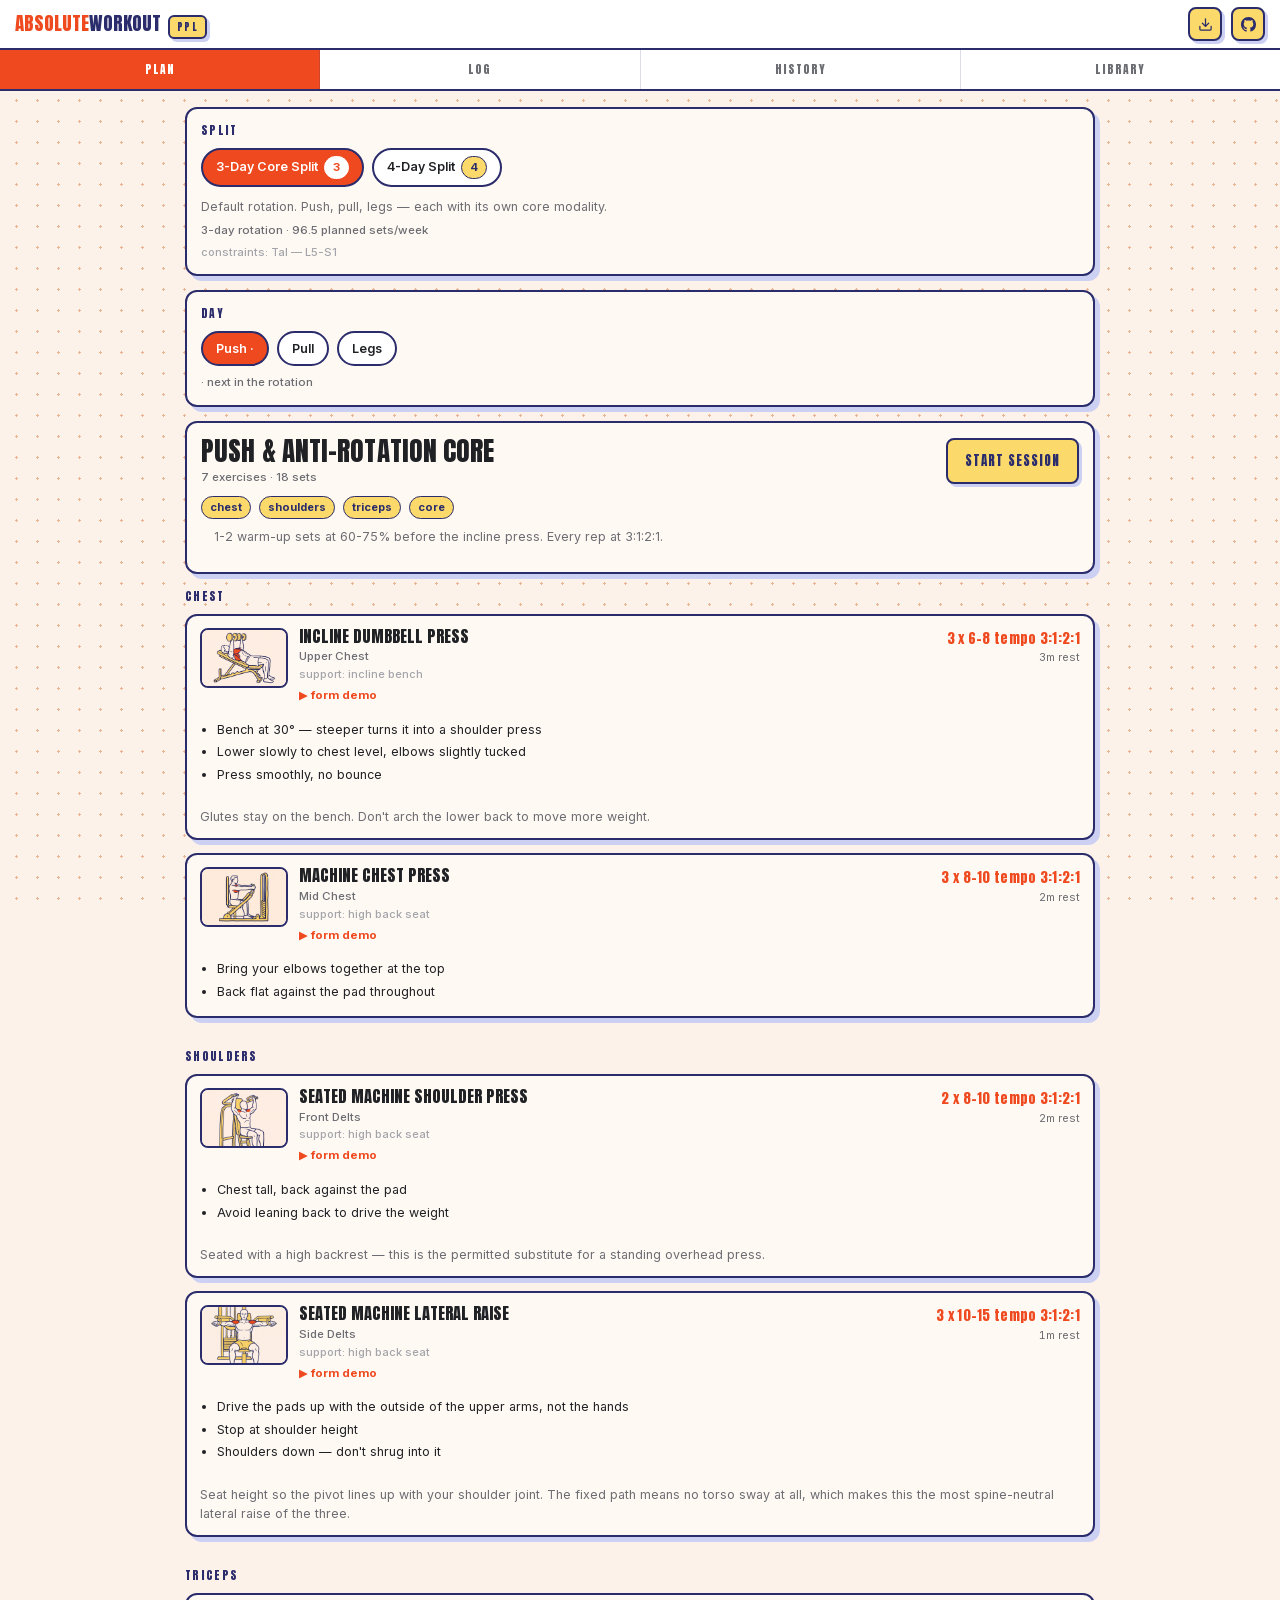
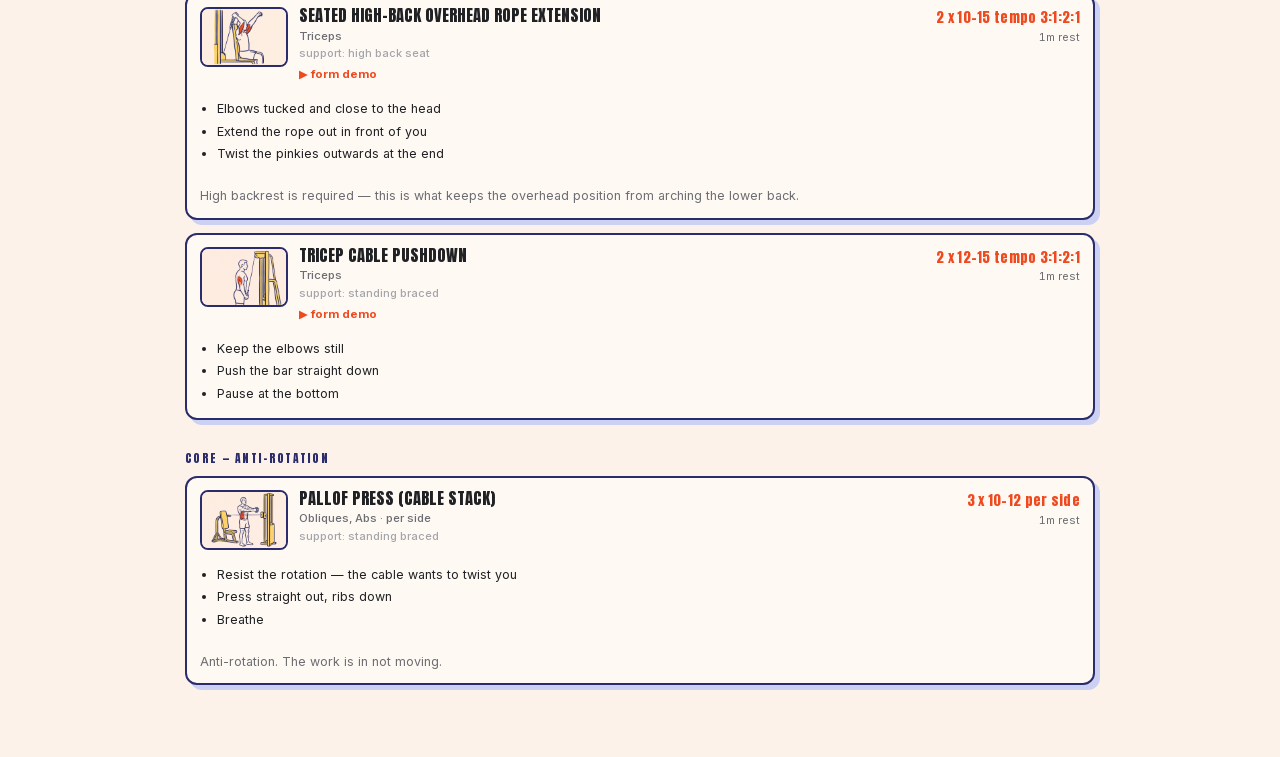
==== commit 89ed6514: "Cloud sync, phase 1: Supabase auth + completed-session backup Local-first by design: localStorage st" ====
--- a/index.html
+++ b/index.html
@@ -60,6 +60,11 @@
     <button class="btn" data-action="import" type="button">Import (merge)</button>
     <button class="btn primary" data-action="download" type="button">Download</button>
   </div>
+
+  <div data-role="account" style="margin-top:18px">
+    <h3>Cloud sync</h3>
+    <div data-role="account-body"><!-- rendered by main.js --></div>
+  </div>
 </dialog>
 
 <dialog id="photo-dialog">
@@ -84,6 +89,10 @@
   <div data-role="body"></div>
 </dialog>
 
+<!-- Vendored @supabase/supabase-js (MIT) — self-hosted like the fonts, so the
+     page still loads no third-party script. Classic script on purpose: if it
+     fails, main.js still runs and sync simply reports itself unavailable. -->
+<script src="assets/vendor/supabase.js" defer></script>
 <script type="module" src="src/main.js"></script>
 </body>
 </html>
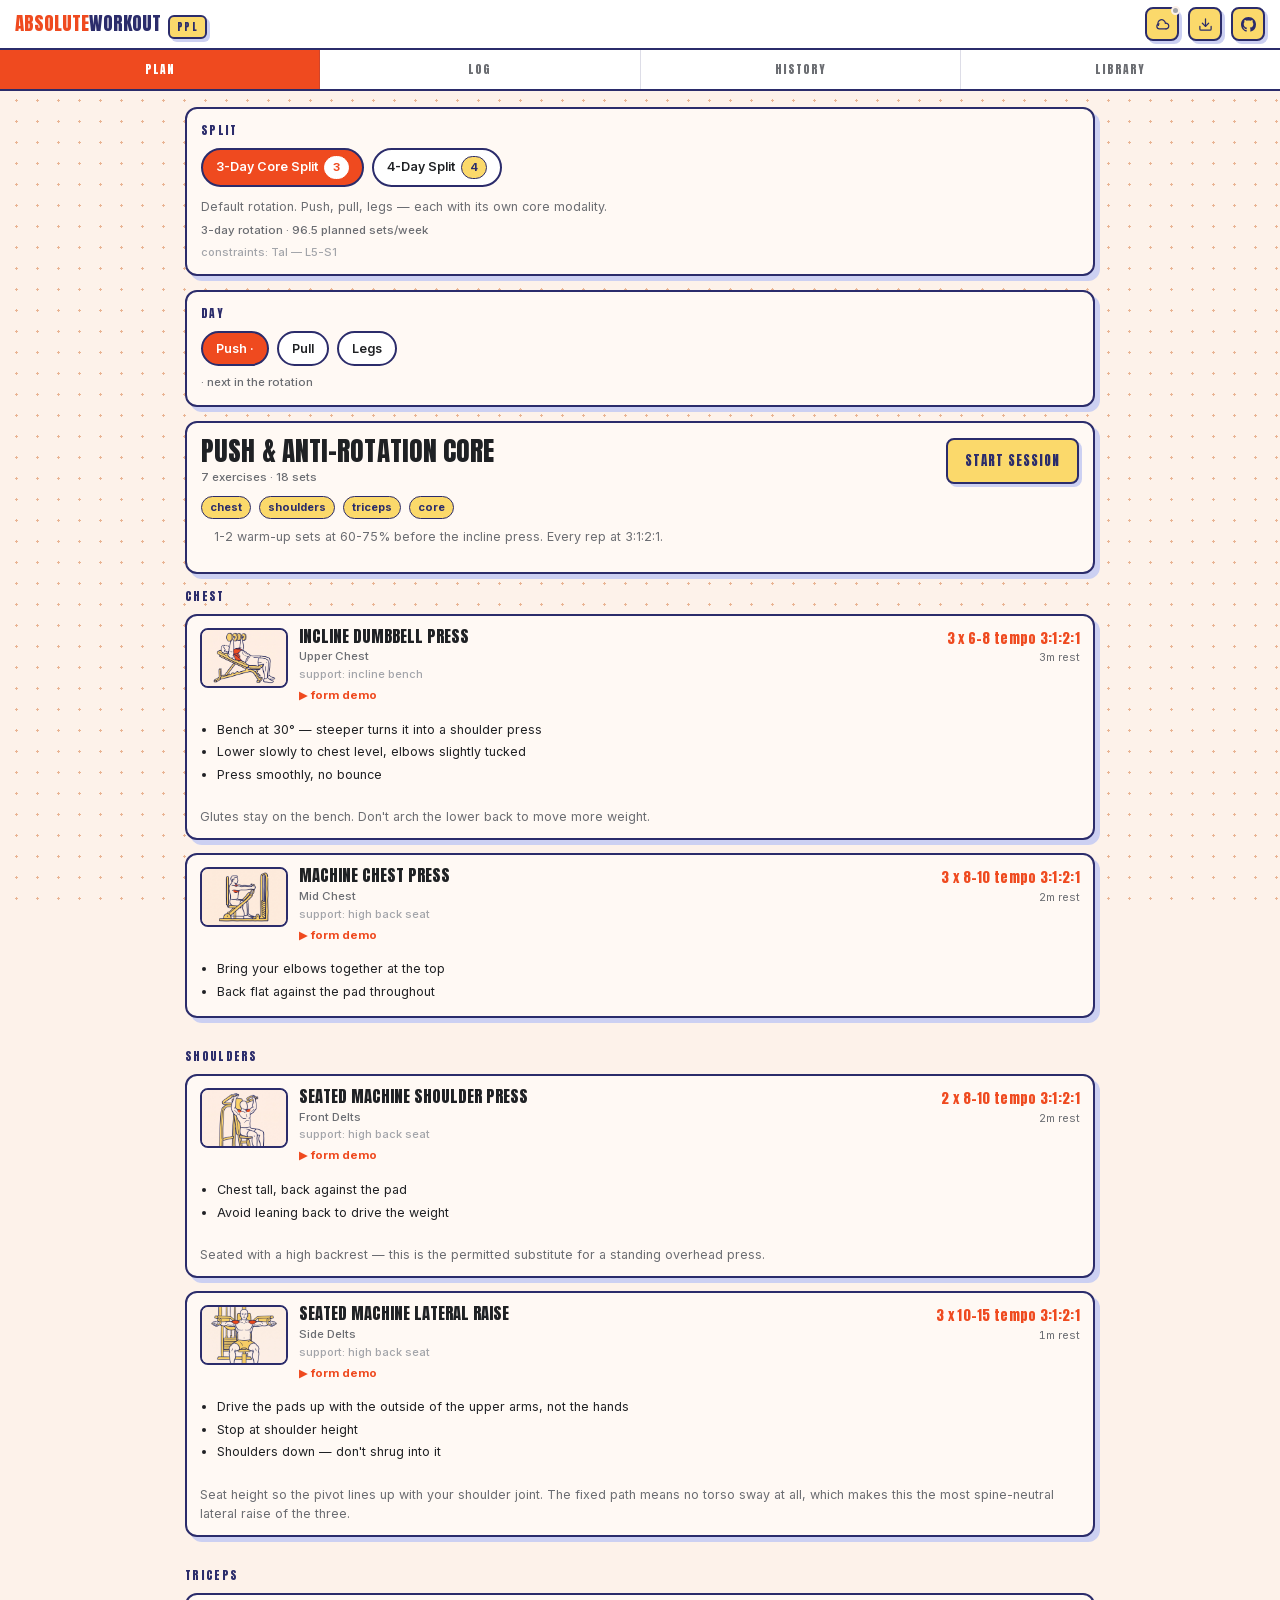
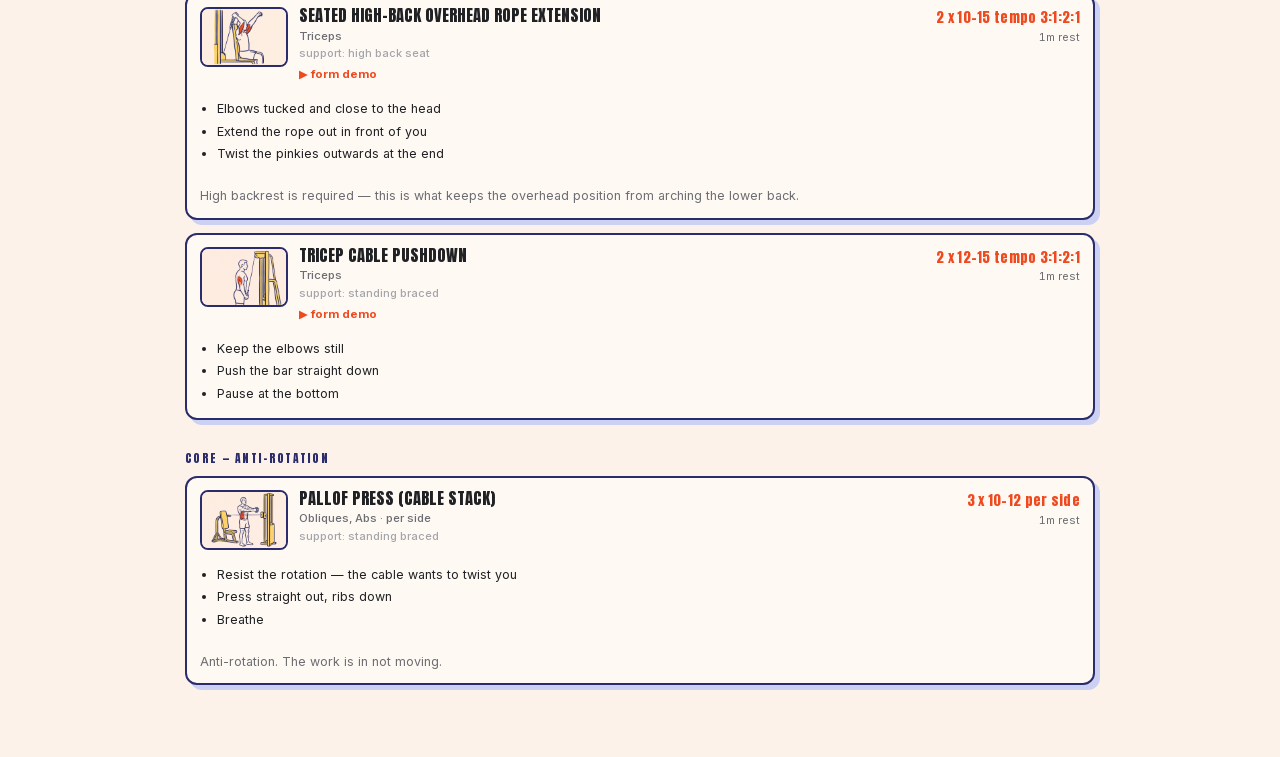
==== commit cca67b5c: "Account chip in the app bar; Cloud sync gets its own dialog Sync state was invisible and sign-in hid" ====
--- a/index.html
+++ b/index.html
@@ -32,6 +32,10 @@
     <span class="tag">PPL</span>
   </div>
   <div class="appbar-actions">
+    <button class="icon-btn" id="account-btn" type="button" title="Cloud sync" aria-label="Cloud sync">
+      <svg viewBox="0 0 24 24" fill="none" stroke="currentColor" stroke-width="2" stroke-linecap="round" stroke-linejoin="round" aria-hidden="true"><path d="M17.5 19a4.5 4.5 0 1 0-.9-8.9 6 6 0 1 0-11.1 3.4"/><path d="M17.5 19H7a4 4 0 0 1-.5-7.97"/></svg>
+      <span class="sync-dot" data-role="sync-dot" hidden></span>
+    </button>
     <button class="icon-btn" id="backup-btn" type="button" title="Export or import your log" aria-label="Export or import your log">
       <svg viewBox="0 0 24 24" fill="none" stroke="currentColor" stroke-width="2" stroke-linecap="round" stroke-linejoin="round" aria-hidden="true"><path d="M21 15v4a2 2 0 0 1-2 2H5a2 2 0 0 1-2-2v-4"/><polyline points="7 10 12 15 17 10"/><line x1="12" y1="15" x2="12" y2="3"/></svg>
     </button>
@@ -61,9 +65,13 @@
     <button class="btn primary" data-action="download" type="button">Download</button>
   </div>
 
-  <div data-role="account" style="margin-top:18px">
-    <h3>Cloud sync</h3>
-    <div data-role="account-body"><!-- rendered by main.js --></div>
+</dialog>
+
+<dialog id="account-dialog">
+  <h3>Cloud sync</h3>
+  <div data-role="account-body"><!-- rendered by main.js --></div>
+  <div class="dialog-actions" style="margin-top:14px">
+    <button class="btn" data-action="close-account" type="button">Close</button>
   </div>
 </dialog>
 
--- a/app.css
+++ b/app.css
@@ -160,6 +160,23 @@
 .icon-link:active, .icon-btn:active { transform: translate(3px, 3px); box-shadow: none; }
 .icon-link svg, .icon-btn svg { width: 15px; height: 15px; display: block; }
 
+/* Sync state on the cloud chip. Colour is chrome here, not data — and state is
+   never colour alone: the dialog it opens spells the state out in words. */
+.icon-btn { position: relative; }
+.sync-dot {
+  position: absolute;
+  top: -3px; right: -3px;
+  width: 9px; height: 9px;
+  border-radius: 50%;
+  border: 2px solid var(--cream);
+  background: var(--ink-3);           /* signed out */
+}
+.sync-dot.on { background: var(--verm); }        /* signed in */
+.sync-dot.busy { animation: sync-pulse 1s ease-in-out infinite; }
+.sync-dot.err { background: var(--critical); }
+@keyframes sync-pulse { 50% { opacity: 0.25; } }
+@media (prefers-reduced-motion: reduce) { .sync-dot.busy { animation: none; } }
+
 /* ---------- Tabs ---------- */
 
 nav.tabs {
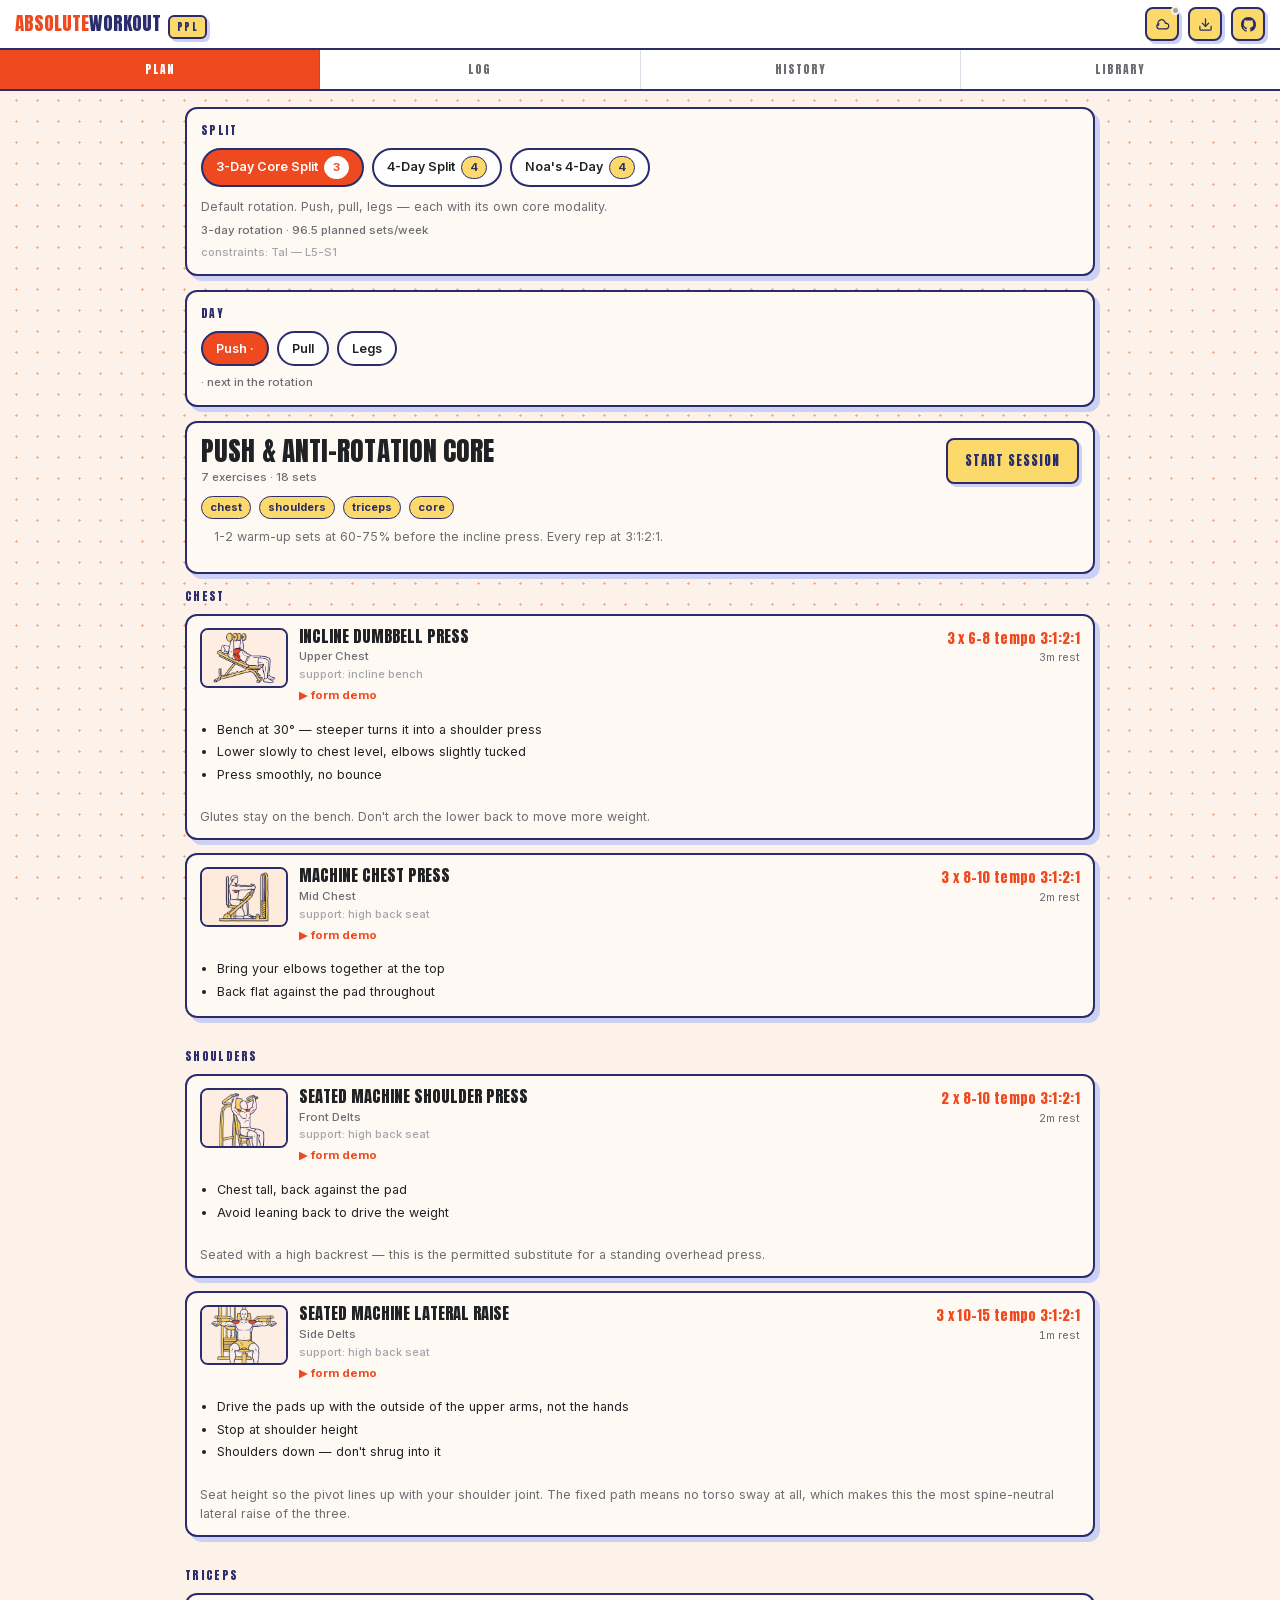
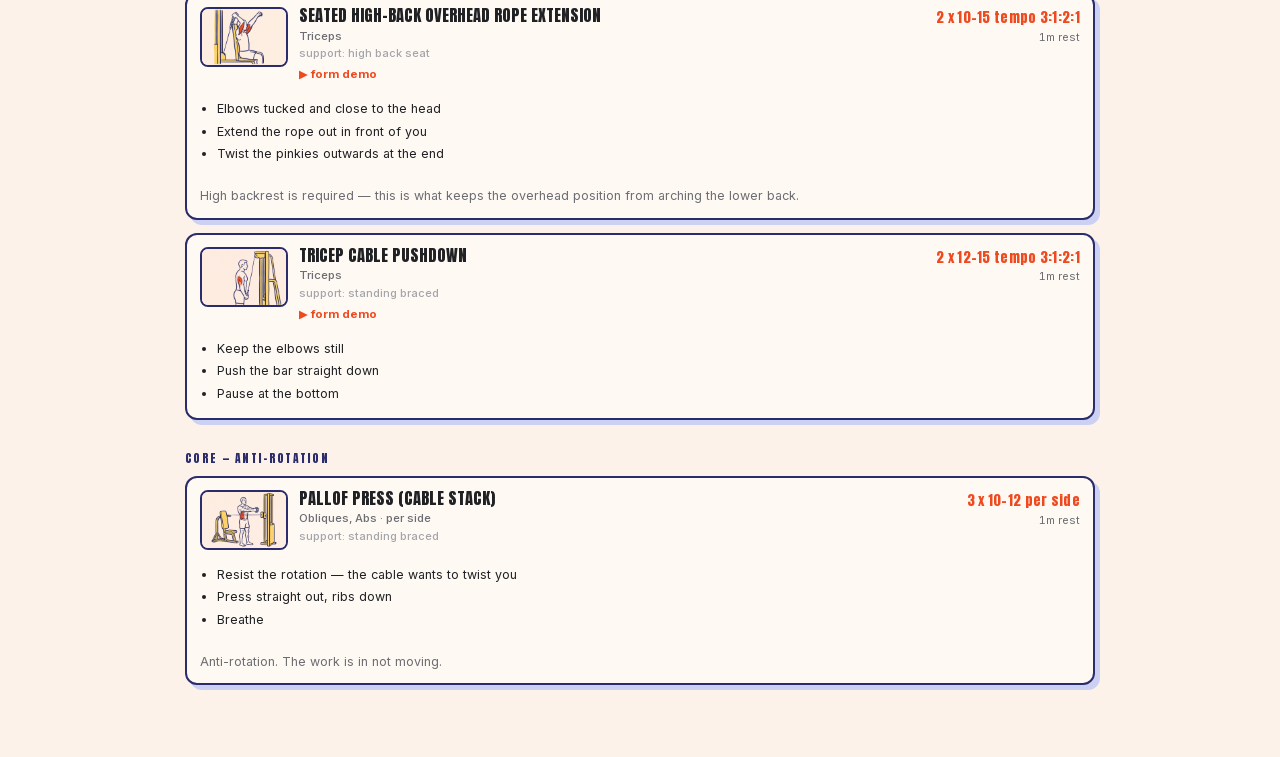
==== commit b5dac328: "Link-preview cards for the shared URL Open Graph + twitter:card tags and a 1.91:1 crop of the inclin" ====
--- a/index.html
+++ b/index.html
@@ -10,6 +10,21 @@
 <!-- Not for discovery. The repo is public only because Pages needs it to be;
      robots.txt allows crawling purely so this directive gets read. -->
 <meta name="robots" content="noindex, nofollow">
+
+<!-- Link-preview cards for sharing the URL directly (WhatsApp, iMessage,
+     Slack). Deliberately present alongside noindex: preview tags and crawler
+     directives are independent — this stays unindexed but shares nicely.
+     og:image must be an absolute URL; relative paths are ignored. -->
+<meta name="description" content="Plan the split, log the sets, watch the volume land.">
+<meta property="og:type" content="website">
+<meta property="og:site_name" content="absoluteworkout">
+<meta property="og:title" content="absoluteworkout">
+<meta property="og:description" content="Plan the split, log the sets, watch the volume land.">
+<meta property="og:url" content="https://absoluteworkout.win/">
+<meta property="og:image" content="https://absoluteworkout.win/assets/og.jpg">
+<meta property="og:image:width" content="1000">
+<meta property="og:image:height" content="524">
+<meta name="twitter:card" content="summary_large_image">
 
 
 <link rel="icon" href="data:image/svg+xml,<svg xmlns=%22http://www.w3.org/2000/svg%22 viewBox=%220 0 100 100%22><text y=%22.9em%22 font-size=%2290%22>🏋️</text></svg>">
@@ -62,7 +77,9 @@
   <div class="dialog-actions">
     <button class="btn" data-action="close" type="button">Close</button>
     <button class="btn" data-action="import" type="button">Import (merge)</button>
-    <button class="btn primary" data-action="download" type="button">Download</button>
+    <!-- autofocus keeps showModal from focusing the textarea, which pops the
+         mobile keyboard and scrolls the dialog the moment it opens. -->
+    <button class="btn primary" data-action="download" type="button" autofocus>Download</button>
   </div>
 
 </dialog>
--- a/app.css
+++ b/app.css
@@ -814,6 +814,11 @@
   resize: vertical;
 }
 dialog .dialog-actions { display: flex; justify-content: flex-end; gap: 8px; margin-top: 14px; flex-wrap: wrap; }
+/* When the row wraps on a phone, ragged right-aligned orphans look broken —
+   let the buttons share each row instead. */
+@media (max-width: 560px) {
+  dialog .dialog-actions .btn { flex: 1 1 auto; }
+}
 
 #photo-dialog { width: min(760px, calc(100vw - 24px)); padding: 0; border: none; background: transparent; box-shadow: none; }
 #photo-dialog img { width: 100%; height: auto; display: block; border: 2px solid var(--navy); border-radius: var(--radius); }
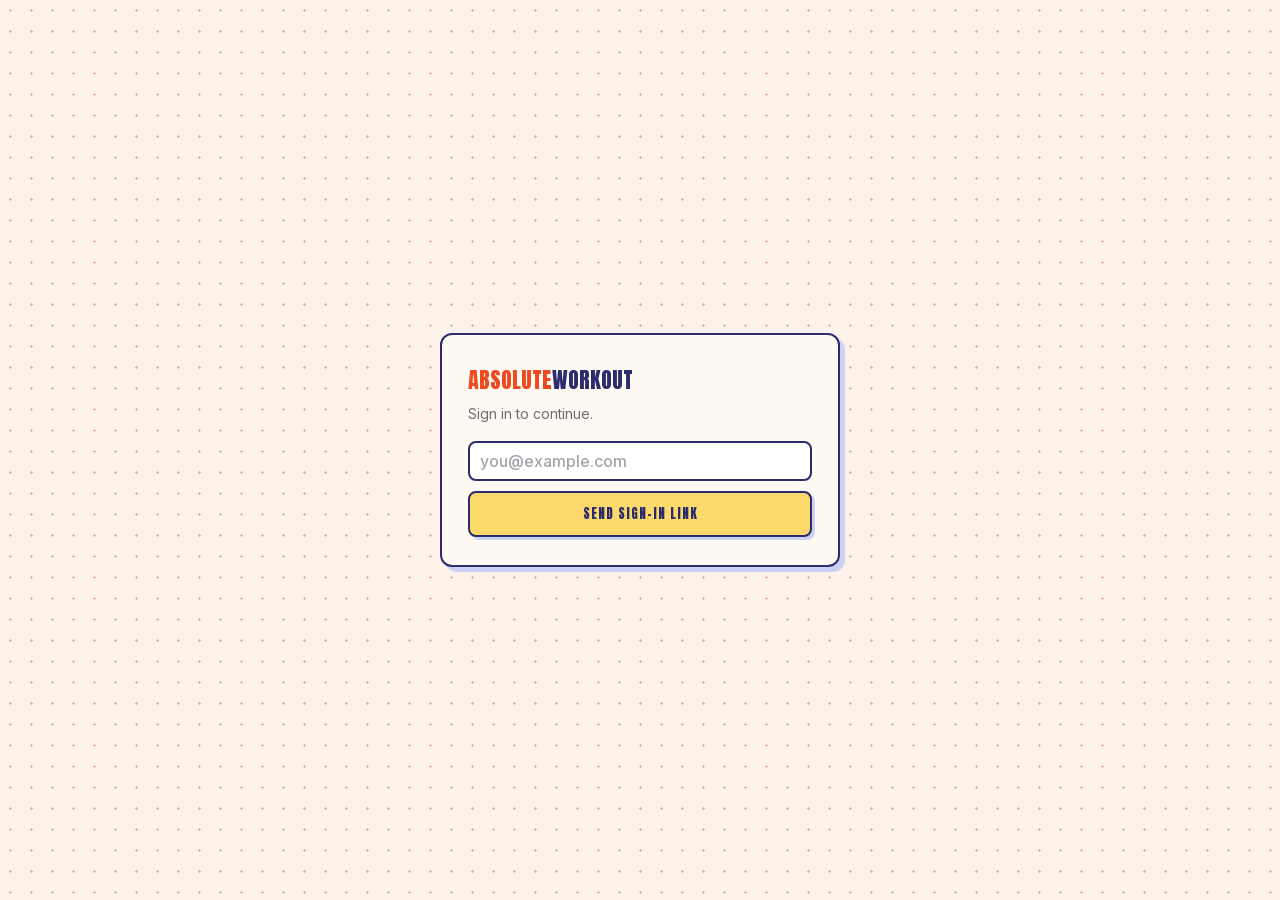
==== commit 0950389e: "Require login to use the app (soft gate) No session => the app doesn't start; a full-screen login ca" ====
--- a/index.html
+++ b/index.html
@@ -40,6 +40,24 @@
     <p style="color:#ef4a1f;margin:0;"><strong>This app needs JavaScript.</strong> Please enable it in your browser.</p>
   </article>
 </noscript>
+
+<!-- Login gate. A soft gate: it hides the app UI until signed in (the static
+     assets under /data and /src remain publicly fetchable — the real data, the
+     training log, is hard-gated by Supabase auth + RLS). main.js shows this and
+     withholds the app until there's a session, and falls closed if auth can't
+     load. -->
+<div id="auth-gate" hidden>
+  <div class="gate-card">
+    <div class="wordmark"><span class="mark">absolute<b>workout</b></span></div>
+    <p class="gate-lead">Sign in to continue.</p>
+    <form data-role="gate-form">
+      <input class="field" name="email" type="email" required autocomplete="email"
+             inputmode="email" placeholder="you@example.com" aria-label="Email for your sign-in link">
+      <button class="btn primary" type="submit" style="margin-top:10px;width:100%">Send sign-in link</button>
+    </form>
+    <div class="gate-status ex-sub" data-role="gate-status" style="margin-top:12px"></div>
+  </div>
+</div>
 
 <header class="appbar">
   <div class="wordmark">
--- a/app.css
+++ b/app.css
@@ -336,17 +336,6 @@
 .field::placeholder, .sets-grid input::placeholder { color: var(--ink-3); font-weight: 500; }
 .sets-grid input { text-align: center; }
 
-.swap-select {
-  max-width: 130px;
-  padding: 7px 9px;
-  border-radius: var(--radius-sm);
-  border: 2px solid var(--navy);
-  background: var(--butter);
-  color: var(--navy);
-  font-family: var(--body);
-  font-weight: 600;
-  font-size: 16px;
-}
 
 /* ---------- Exercise / prescription rows ---------- */
 
@@ -399,7 +388,6 @@
 .cues li { margin: 3px 0; }
 
 .note { padding: 8px 13px 12px; font-size: 12.5px; color: var(--ink-2); }
-.note.progression { color: var(--verm); font-weight: 600; }
 
 .support-tag { font-size: 11px; color: var(--ink-3); font-weight: 500; }
 
@@ -762,10 +750,6 @@
   background: var(--white);
   border: 2px solid var(--navy);
 }
-.map-legend { display: flex; gap: 14px; margin-top: 8px; font-size: 11.5px; color: var(--ink-2); }
-.map-legend span { display: inline-flex; align-items: center; gap: 5px; }
-.map-legend i { width: 10px; height: 10px; border-radius: 2px; background: var(--verm); display: inline-block; }
-.map-legend i.sec { opacity: 0.35; }
 
 /* ---------- Banners ---------- */
 
@@ -879,21 +863,6 @@
 
 /* ---------- Session footer ---------- */
 
-.session-footer {
-  position: fixed;
-  bottom: 0;
-  left: 0;
-  right: 0;
-  z-index: 45;
-  display: flex;
-  align-items: center;
-  justify-content: space-between;
-  gap: 12px;
-  padding: 10px 15px calc(10px + env(safe-area-inset-bottom));
-  background: var(--white);
-  border-top: 2px solid var(--navy);
-}
-.session-footer .progress { font-size: 12.5px; font-weight: 600; font-variant-numeric: tabular-nums; }
 
 /* ---------- Phones ---------- */
 
@@ -910,7 +879,6 @@
   .ex-titles { flex-basis: 0; }
   .ex-pres { flex: 1 1 100%; order: 3; display: flex; align-items: baseline; gap: 10px; margin-top: 2px; text-align: left; }
   .ex-pres .rest { order: 2; }
-  .swap-select { order: 3; flex: 1 1 100%; max-width: none; margin-top: 8px; }
 
   .sets-grid { grid-template-columns: 16px 1fr 1fr 38px minmax(52px, auto); gap: 6px; }
   .vol-row { grid-template-columns: 84px 1fr 84px; }
@@ -922,3 +890,55 @@
 @media (prefers-reduced-motion: reduce) {
   * { transition: none !important; animation: none !important; }
 }
+
+/* ---------- In-gym AI chat (Log view) ---------- */
+/* A message list: consistent vertical rhythm via `gap`, each bubble capped so a
+   reply doesn't span the full card and the exchange reads as a conversation. */
+.chat-out { display: flex; flex-direction: column; gap: 10px; margin-top: 12px; }
+.chat-q, .chat-answer {
+  max-width: 82%;
+  padding: 9px 13px;
+  border: 2px solid var(--navy);
+  border-radius: 14px;
+  line-height: 1.5;
+  white-space: pre-wrap;      /* keep the model's line breaks */
+  overflow-wrap: anywhere;    /* long words/URLs don't overflow the bubble */
+}
+.chat-q {
+  align-self: flex-end;
+  background: var(--butter);
+  font-weight: 600;
+  border-bottom-right-radius: 4px;   /* subtle "tail" toward the sender side */
+}
+.chat-answer {
+  align-self: flex-start;
+  background: var(--card);
+  box-shadow: var(--shadow-sm);
+  border-bottom-left-radius: 4px;
+}
+.chat-thinking { align-self: flex-start; color: var(--ink-2); font-style: italic; padding: 4px 2px; }
+.chat-error { align-self: flex-start; color: var(--critical); font-weight: 600; }
+
+/* ---------- Login gate (soft) ---------- */
+#auth-gate {
+  position: fixed; inset: 0; z-index: 100;
+  display: flex; align-items: center; justify-content: center;
+  padding: 24px;
+  background: var(--cream);
+  background-image: radial-gradient(circle, var(--dot) 1.15px, transparent 1.15px);
+  background-size: 21px 21px;
+}
+#auth-gate[hidden] { display: none; }
+.gate-card {
+  width: min(400px, 100%);
+  background: var(--card);
+  border: 2px solid var(--navy);
+  border-radius: var(--radius);
+  box-shadow: var(--shadow);
+  padding: 28px 26px;
+}
+.gate-card .wordmark { font-size: 22px; margin-bottom: 6px; }
+.gate-lead { color: var(--ink-2); margin: 0 0 16px; }
+.gate-status:empty { display: none; }
+/* While gated, the app chrome is withheld entirely. */
+body.gated > .appbar, body.gated > #tabs, body.gated > main { display: none; }
